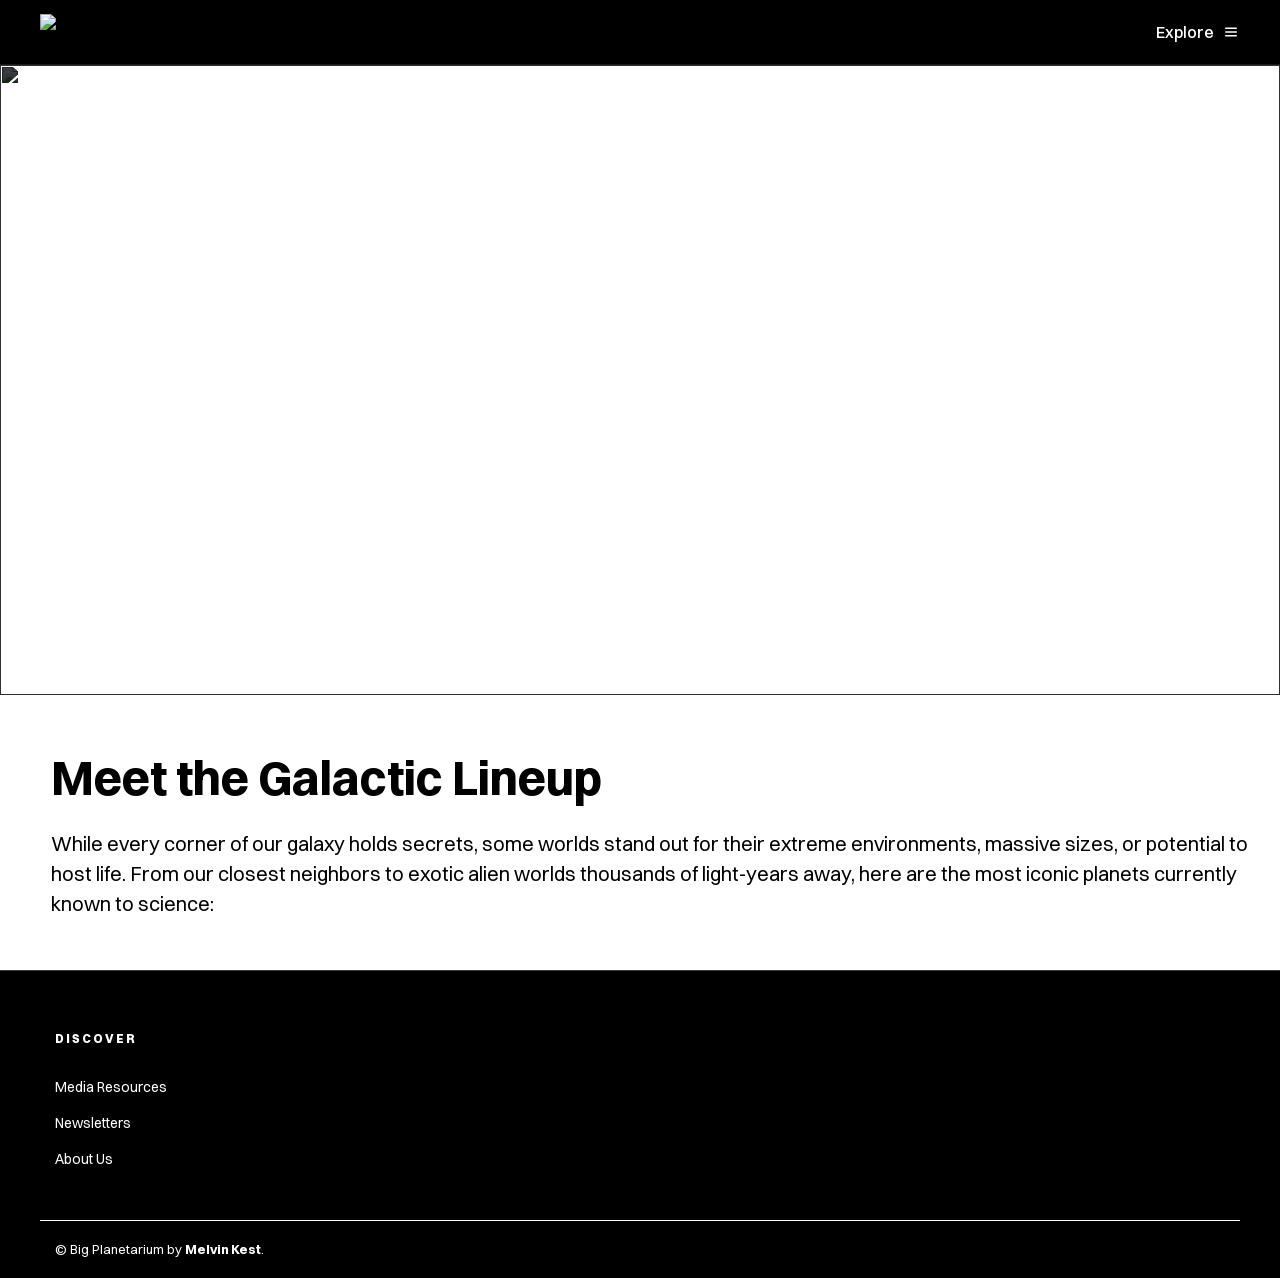
==== pages/milky-way-planets.html @ ba5a360e "Update milky-way-planets.html" ====
<!DOCTYPE html>
<html lang="en">

<head>
    <meta charset="UTF-8">
    <meta name="viewport" content="width=device-width, initial-scale=1.0">
    <title>Milky Way: Planets</title>
    <link href="/css/styles.css" rel="stylesheet">
    <link href="/css/switzer.css" rel="stylesheet">
</head>

<body>

    <header class="navbar">
        <div class="logo">
            <img src="images/big-planetarium.png" alt="Milky Way Logo">
        </div>
        <nav>
            <button id="exploreButton" class="explore-trigger"> Explore
                <svg class="external-icon" viewBox="0 0 24 24" fill="none" xmlns="http://www.w3.org/2000/svg">
                    <path
                        d="M4 7a1 1 0 0 1 1-1h14a1 1 0 1 1 0 2H5a1 1 0 0 1-1-1zm0 5a1 1 0 0 1 1-1h14a1 1 0 1 1 0 2H5a1 1 0 0 1-1-1zm0 5a1 1 0 0 1 1-1h14a1 1 0 1 1 0 2H5a1 1 0 0 1-1-1z"
                        fill="#ffffff" />
                </svg>
            </button>
        </nav>
    </header>

    <div id="exploreMenu" class="explore-overlay">
        <div class="overlay-content">
            <div class="grid-container">

                <div class="main-explore">
                    <a href="index.html" style="text-decoration: none;">
                        <div class="explore-item">
                            <div>
                                <h4>The Milky Way</h4>
                                <p>Learn about our home galaxy.</p>
                            </div>
                        </div>
                    </a>
                    <a href="#" style="text-decoration: none;">
                        <div class="explore-item">
                            <div>
                                <h4>The Solar System</h4>
                                <p>Learn about the planets around our Sun.</p>
                            </div>
                        </div>
                    </a>
                    <a href="#" style="text-decoration: none;">
                        <div class="explore-item">
                            <div>
                                <h4>The Universe</h4>
                                <p>Explore the vastness of space and learn about celestial objects.</p>
                            </div>
                        </div>
                    </a>
                    <a href="pages/planet-earth.html" style="text-decoration: none;">
                        <div class="explore-item">
                            <div>
                                <h4>Earth</h4>
                                <p>Learn about our home planet.</p>
                            </div>
                        </div>
                    </a>
                </div>

                <div class="sidebar-lists">
                    <div class="list-column">
                        <h5>LEARN MORE</h5>
                        <ul>
                            <li>Planets</li>
                            <li>Stars</li>
                            <li>Galaxies</li>
                            <li>Universes</li>
                        </ul>
                    </div>
                </div>
            </div>
        </div>
    </div>
    <section class="p2hero-section">
        <img src="images/milky-way-panorama.jpg" class="hero-image">
        <div class="p2hero-text">
            <h1>A Journey Through the Milky Way</h1>
            <p>The Milky Way galaxy is a vast cosmic ocean containing at least 100 billion stars, and nearly every one
                of those
                stars is a sun to its own family of planets. While our own Solar System offers a diverse cast of
                characters,
                from scorched rocky deserts to majestic ringed giants, it is only the beginning of the story.<br><br>
                Beyond the
                reach
                of our Sun lies a frontier of exoplanets that defy our wildest expectations: worlds where it rains
                liquid glass,
                planets made of diamond, and rocky spheres that orbit two suns at once. By exploring these unique
                worlds, we
                don't just learn about the extreme physics of the universe; we begin to understand our own planet’s
                place among
                the stars and the tantalizing possibility that we might not be alone in the dark.
            </p>
        </div>
    </section>
    <section class="mini-section">
        <div class="mini-text">
        <h1>
            Meet the Galactic Lineup
        </h1>
        <p>
            While every corner of our galaxy holds secrets, some worlds stand out for their extreme environments,
            massive sizes, or potential to host life. From our closest neighbors to exotic alien worlds thousands of
            light-years away, here are the most iconic planets currently known to science:
        </p>
        </div>
    </section>
</body>


<footer class="planetarium-footer">
    <div class="footer-container">
        <div class="footer-column">
            <h3>DISCOVER</h3>
            <ul>
                <li><a href="#">Media Resources</a></li>
                <li><a href="#">Newsletters</a></li>
                <li><a href="#">About Us</a></li>
            </ul>
        </div>
    </div>

    <hr class="footer-divider">

    <div class="footer-bottom">
        <p>© Big Planetarium by <strong> Melvin Kest</strong>.</p>
    </div>
</footer>
<script src="/script.js"></script>

</html>
---- css/styles.css ----
/* Universal Styling*/

* {
    font-family: 'Switzer-Variable', sans-serif;
    margin: 0;
    padding: 0;
    box-sizing: border-box;
}

.navbar {
    display: flex;
    justify-content: space-between;
    background: black;
    position: relative;
    padding: 0 40px;
    z-index: 1001;
    width: auto;
    height: 65px;
    align-items: center;
    position: fixed;
    top: 0;
    left: 0;
    width: 100%;
    border-bottom: 1px solid rgba(255, 255, 255, 0.1);
}

.logo img {
    display: flex;
    align-items: center;
    gap: 10px;
    width: auto;
    height: 36px;
}

nav a,
nav button {
    margin-left: 20px;
    text-decoration: none;
    color: #ffffff;
    font-weight: 500;
    background: none;
    border: none;
    cursor: pointer;
    font-size: 16px;
}

.explore-overlay {
    position: fixed;
    top: 65px;
    left: 0;
    width: 100%;
    height: 0;
    background: rgb(0, 0, 0);
    overflow: hidden;
    transition: height 0.3s ease-in-out;
    z-index: 1000;
    box-shadow: 0 10px 30px rgba(0, 0, 0, 0.1);
}

.explore-overlay.active {
    height: auto;
    max-height: 80vh;
    padding-bottom: 20px;
    overflow-y: auto;
}

.overlay-content {
    max-width: 1200px;
    margin: 40px auto;
    padding: 0 40px;
}

.grid-container {
    display: grid;
    grid-template-columns: 2fr 1fr;
    gap: 40px;
}

.main-explore {
    display: grid;
    grid-template-columns: 1fr 1fr;
    gap: 30px;
}

.explore-item {
    display: flex;
    align-items: flex-start;
    gap: 15px;
    padding: 10px;
}

.explore-item:hover {
    background: #2c2c2c;
    border-radius: 10px;
    transition: all 0.2s ease-in-out;
    cursor: pointer;
}

.explore-item h4 {
    margin: 0;
    font-size: 18px;
    color: white;
}

.explore-item p {
    margin: 5px 0 0;
    color: #bababa;
    font-size: 14px;
}

.explore-item i {
    font-size: 24px;
    padding: 10px;
    border-radius: 10px;
}

.sidebar-lists {
    display: flex;
    gap: 40px;
}

.list-column h5 {
    font-size: 12px;
    color: #ffffff;
    letter-spacing: 1px;
    margin-bottom: 15px;
}

.list-column ul {
    list-style: none;
    padding: 0;
    color: white;
}

.list-column li {
    margin-bottom: 10px;
    font-size: 14px;
    font-weight: 500;
    cursor: pointer;
}

.list-column li:hover {
    color: #5fad41;
}

.external-icon {
    width: 18px;
    height: 18px;
    flex-shrink: 0;
    display: block;
    transition: transform 0.2s ease;
}

.explore-trigger {
    display: inline-flex;
    align-items: center;
    gap: 8px;
    white-space: nowrap;
    transition: all 0.2s ease, background 0.3s ease;
}

.explore-trigger.active {
    color: white;
    background: rgba(255, 255, 255, 0.1);
    border-radius: 4px;
    padding: 5px 10px;
    margin-left: 10px;
}

.planetarium-footer {
    padding: 60px 40px 20px;
    background-color: #000000;
    color: #ffffff;
    border-top: 1px solid rgb(61, 61, 61);
}

.footer-container {
    display: grid;
    max-width: 1200px;
    margin: 0 15px;
    grid-template-columns: repeat(auto-fit, minmax(150px, 1fr)); /* Auto-wrap columns */
    gap: 30px;
}

.footer-column h3 {
    font-size: 12px;
    letter-spacing: 2px;
    color: #ffffff;
    margin-bottom: 25px;
    font-weight: 800;
}

.footer-column ul {
    list-style: none;
    padding: 0;
}

.footer-column ul li {
    margin-bottom: 5px;
}

.footer-column ul li a {
    text-decoration: none;
    color: #ffffff;
    font-size: 14px;
    transition: color 0.2s;
    padding: 6px 12px;
    margin-left: -12px;
    transition: background-color 0.2s ease, color 0.2s ease;
    border-radius: 8px;
    display: inline-block;
}

.footer-column ul li a:hover {
    background-color: #3b3b3b;
    color: #ffffff;
}

.footer-divider {
    border: 0;
    border-top: 1px solid #fafafa;
    margin: 40px 0 20px;
}

.footer-bottom {
    display: flex;
    justify-content: space-between;
    align-items: center;
    max-width: 1200px;
    margin: 0 15px;
    font-size: 13px;
}

@media (max-width: 768px) {
    .grid-container {
        grid-template-columns: 1fr;
        gap: 20px;
    }
    
    .main-explore {
        grid-template-columns: 1fr;
    }

    .navbar {
        padding: 0 20px;
    }

    .hero-text {
        top: 40%;
    }
    
    .watch-button {
        left: 50%;
        bottom: 20%;
    }

    .section-one-content h1{
        padding: 40px 20px; 
        font-size: 18px;
        line-height: 1.6;
    }

    .section-one-content p{
        padding: 40px 20px;
        font-size: 18px;
        line-height: 1.6;
    }

    .footer-bottom {
        flex-direction: column;
        text-align: center;
        gap: 10px;
    }
}

/* Milky Way: Our Home Galaxy Page*/

.watch-button {
    display: inline-flex;
    align-items: center;
    gap: 8px;
    padding: 10px 20px;
    font-size: 16px;
    font-weight: 600;
    letter-spacing: -0.02em;
    color: #ffffff;
    background-color: #000000;
    border: 1px solid #e6e6e6;
    border-radius: 8px;
    cursor: pointer;
    transition: all 0.2s cubic-bezier(0.4, 0, 0.2, 1);
    position: absolute;
    bottom: 180px;
    left: 10%;
    transform: translateX(-50%);
    z-index: 10;
}

.learn-more-button {
    display: inline-flex;
    align-items: center;
    gap: 8px;
    padding: 10px 20px;
    font-size: 16px;
    font-weight: 600;
    letter-spacing: -0.02em;
    color: #ffffff;
    background-color: #000000;
    border: 1px solid #e6e6e6;
    border-radius: 8px;
    cursor: pointer;
    transition: all 0.2s cubic-bezier(0.4, 0, 0.2, 1);
    position: absolute;
    bottom: 60px; /* Distance from the bottom of the video */
    left: 60px;   /* Distance from the left side to match your text padding */
    z-index: 10;
}

.watch-button:hover,
.learn-more-button:hover {
    background-color: #fafafa;
    border-color: #333333;
    color: #000000;
}

.hero-section {
    position: relative;
    text-align: center;
    color: rgb(255, 255, 255);
    margin-top: 65px;
    overflow: hidden;
}

.hero-video {
    width: 100%;
    filter: brightness(50%);
    display: block;
    height: 70vh;
    object-fit: cover;
    min-height: 660px;
}

.hero-text {
    position: absolute;
    top: 50%;
    transform: translate(-50%, -50%);
    padding: 20px;
    border-radius: 10px;
    z-index: 2;
    left: 48%;
    width: 90%;
    text-align: center;
}

.hero-text h1 {
    font-size: clamp(28px, 8vw, 48px);
    margin-bottom: 20px;
    text-align: left;
}

.hero-text p {
    font-size: 20px;
    line-height: 1.5;
    text-align: left;
}

.section-one-content {
    width: 100%;
    align-items: center;
    margin-bottom: 0;
    gap: 0;
    font-size: clamp(28px, 8vw, 48px);
}

.section-one-content p {
    position: relative;
    width: 100%;
    padding-left: 60px;
    padding-right: 60px;
    padding-top: 20px;
    padding-bottom: 60px;
    margin: 0;
    text-align: left;
    color: #000000;
    font-size: 20px;
}

.section-one-content h1 {
    font-size: 48px;
    padding-left: 60px;
    padding-top: 40px;
}

.sagittarius {
    object-fit: cover;
    display: block;
    padding: 0;
    width: 100%;
    height: 70vh;
    min-height: 400px;
}

.section-two {
    overflow: hidden;
    width: 100%;
    background-color: #ffffff;
}

.section-two-video {
    display: block;
    width: 100%;
    height: 70vh;
    min-height: 400px;
    object-fit: cover;
}

.section-two-text {
    width: 100%;
    padding: 60px;
    color: #000000;
    font-size: 20px;
}

.section-two-content {
    width: 100%;
    min-height: 500px;
    align-items: center;
    margin: 0;
    padding: 0;
    position: relative;
}

/* Milky Way: Planets Page*/

.hero-image{
    filter: brightness(25%);
    display: block;
    width: 100%;
    height: 70vh;
    min-height: 400px;
    object-fit: cover;
}

.p2hero-text{
    position: absolute;
    top: 50%;
    left: 35%;
    transform: translate(-50%, -50%);
    padding: 20px;
    border-radius: 10px;
    z-index: 2;
}

.p2hero-section{
    position: relative;
    text-align: center;
    color: rgb(255, 255, 255);
    margin-top: 65px;
    overflow: hidden;
}

.p2hero-text h1 {
    font-size: 48px;
    margin-bottom: 20px;
    text-align: left;
}

.p2hero-text p {
    font-size: 20px;
    line-height: 1.5;
    text-align: left;
}

.mini-section p{
    font-size: 20px;
    line-height: 1.5;
    text-align: left;
    margin-left: 4%;
    margin-top: 1%;
    margin-bottom: 4%;
}

.mini-section h1{
    font-size: clamp(28px, 8vw, 48px);
    margin-bottom: 20px;
    text-align: left;
    margin-left: 4%;
    margin-top: 4%;
}
---- css/switzer.css ----
/**
 * @license
 *
 * Font Family: Switzer
 * Designed by: Jérémie Hornus
 * URL: https://www.fontshare.com/fonts/switzer
 * © 2022 Indian Type Foundry
 *
 * Font Styles:
 * Switzer Variable(Variable font)
 * Switzer Variable Italic(Variable font)
 * Switzer Thin
 * Switzer Thin Italic
 * Switzer Extralight
 * Switzer Extralight Italic
 * Switzer Light
 * Switzer Light Italic
 * Switzer Regular
 * Switzer Italic
 * Switzer Medium
 * Switzer Medium Italic
 * Switzer Semibold
 * Switzer Semibold Italic
 * Switzer Bold
 * Switzer Bold Italic
 * Switzer Extrabold         
 * Switzer Extrabold Italic
 * Switzer Black
 * Switzer Black Italic
 *
*/


/**
* This is a variable font
* You can controll variable axes as shown below:
* font-variation-settings: 'wght' 400.0;
*
* available axes:

* 'wght' (range from 100.0 to 900.0)

*/

@font-face {
  font-family: 'Switzer-Variable';
  src: url('Switzer-Variable.woff2') format('woff2'),
       url('Switzer-Variable.woff') format('woff'),
       url('Switzer-Variable.ttf') format('truetype');
       font-weight: 100 900;
       font-display: swap;
       font-style: normal;
}


/**
* This is a variable font
* You can controll variable axes as shown below:
* font-variation-settings: 'wght' 400.0;
*
* available axes:

* 'wght' (range from 100.0 to 900.0)

*/

@font-face {
  font-family: 'Switzer-VariableItalic';
  src: url('Switzer-VariableItalic.woff2') format('woff2'),
       url('Switzer-VariableItalic.woff') format('woff'),
       url('Switzer-VariableItalic.ttf') format('truetype');
       font-weight: 100 900;
       font-display: swap;
       font-style: italic;
}


@font-face {
  font-family: 'Switzer-Thin';
  src: url('Switzer-Thin.woff2') format('woff2'),
       url('Switzer-Thin.woff') format('woff'),
       url('Switzer-Thin.ttf') format('truetype');
       font-weight: 100;
       font-display: swap;
       font-style: normal;
}


@font-face {
  font-family: 'Switzer-ThinItalic';
  src: url('Switzer-ThinItalic.woff2') format('woff2'),
       url('Switzer-ThinItalic.woff') format('woff'),
       url('Switzer-ThinItalic.ttf') format('truetype');
       font-weight: 100;
       font-display: swap;
       font-style: italic;
}


@font-face {
  font-family: 'Switzer-Extralight';
  src: url('Switzer-Extralight.woff2') format('woff2'),
       url('Switzer-Extralight.woff') format('woff'),
       url('Switzer-Extralight.ttf') format('truetype');
       font-weight: 200;
       font-display: swap;
       font-style: normal;
}


@font-face {
  font-family: 'Switzer-ExtralightItalic';
  src: url('Switzer-ExtralightItalic.woff2') format('woff2'),
       url('Switzer-ExtralightItalic.woff') format('woff'),
       url('Switzer-ExtralightItalic.ttf') format('truetype');
       font-weight: 200;
       font-display: swap;
       font-style: italic;
}


@font-face {
  font-family: 'Switzer-Light';
  src: url('Switzer-Light.woff2') format('woff2'),
       url('Switzer-Light.woff') format('woff'),
       url('Switzer-Light.ttf') format('truetype');
       font-weight: 300;
       font-display: swap;
       font-style: normal;
}


@font-face {
  font-family: 'Switzer-LightItalic';
  src: url('Switzer-LightItalic.woff2') format('woff2'),
       url('Switzer-LightItalic.woff') format('woff'),
       url('Switzer-LightItalic.ttf') format('truetype');
       font-weight: 300;
       font-display: swap;
       font-style: italic;
}


@font-face {
  font-family: 'Switzer-Regular';
  src: url('Switzer-Regular.woff2') format('woff2'),
       url('Switzer-Regular.woff') format('woff'),
       url('Switzer-Regular.ttf') format('truetype');
       font-weight: 400;
       font-display: swap;
       font-style: normal;
}


@font-face {
  font-family: 'Switzer-Italic';
  src: url('Switzer-Italic.woff2') format('woff2'),
       url('Switzer-Italic.woff') format('woff'),
       url('Switzer-Italic.ttf') format('truetype');
       font-weight: 400;
       font-display: swap;
       font-style: italic;
}


@font-face {
  font-family: 'Switzer-Medium';
  src: url('Switzer-Medium.woff2') format('woff2'),
       url('Switzer-Medium.woff') format('woff'),
       url('Switzer-Medium.ttf') format('truetype');
       font-weight: 500;
       font-display: swap;
       font-style: normal;
}


@font-face {
  font-family: 'Switzer-MediumItalic';
  src: url('Switzer-MediumItalic.woff2') format('woff2'),
       url('Switzer-MediumItalic.woff') format('woff'),
       url('Switzer-MediumItalic.ttf') format('truetype');
       font-weight: 500;
       font-display: swap;
       font-style: italic;
}


@font-face {
  font-family: 'Switzer-Semibold';
  src: url('Switzer-Semibold.woff2') format('woff2'),
       url('Switzer-Semibold.woff') format('woff'),
       url('Switzer-Semibold.ttf') format('truetype');
       font-weight: 600;
       font-display: swap;
       font-style: normal;
}


@font-face {
  font-family: 'Switzer-SemiboldItalic';
  src: url('Switzer-SemiboldItalic.woff2') format('woff2'),
       url('Switzer-SemiboldItalic.woff') format('woff'),
       url('Switzer-SemiboldItalic.ttf') format('truetype');
       font-weight: 600;
       font-display: swap;
       font-style: italic;
}


@font-face {
  font-family: 'Switzer-Bold';
  src: url('Switzer-Bold.woff2') format('woff2'),
       url('Switzer-Bold.woff') format('woff'),
       url('Switzer-Bold.ttf') format('truetype');
       font-weight: 700;
       font-display: swap;
       font-style: normal;
}


@font-face {
  font-family: 'Switzer-BoldItalic';
  src: url('Switzer-BoldItalic.woff2') format('woff2'),
       url('Switzer-BoldItalic.woff') format('woff'),
       url('Switzer-BoldItalic.ttf') format('truetype');
       font-weight: 700;
       font-display: swap;
       font-style: italic;
}


@font-face {
  font-family: 'Switzer-Extrabold';
  src: url('Switzer-Extrabold.woff2') format('woff2'),
       url('Switzer-Extrabold.woff') format('woff'),
       url('Switzer-Extrabold.ttf') format('truetype');
       font-weight: 800;
       font-display: swap;
       font-style: normal;
}


@font-face {
  font-family: 'Switzer-ExtraboldItalic';
  src: url('Switzer-ExtraboldItalic.woff2') format('woff2'),
       url('Switzer-ExtraboldItalic.woff') format('woff'),
       url('Switzer-ExtraboldItalic.ttf') format('truetype');
       font-weight: 800;
       font-display: swap;
       font-style: italic;
}


@font-face {
  font-family: 'Switzer-Black';
  src: url('Switzer-Black.woff2') format('woff2'),
       url('Switzer-Black.woff') format('woff'),
       url('Switzer-Black.ttf') format('truetype');
       font-weight: 900;
       font-display: swap;
       font-style: normal;
}


@font-face {
  font-family: 'Switzer-BlackItalic';
  src: url('Switzer-BlackItalic.woff2') format('woff2'),
       url('Switzer-BlackItalic.woff') format('woff'),
       url('Switzer-BlackItalic.ttf') format('truetype');
       font-weight: 900;
       font-display: swap;
       font-style: italic;
}
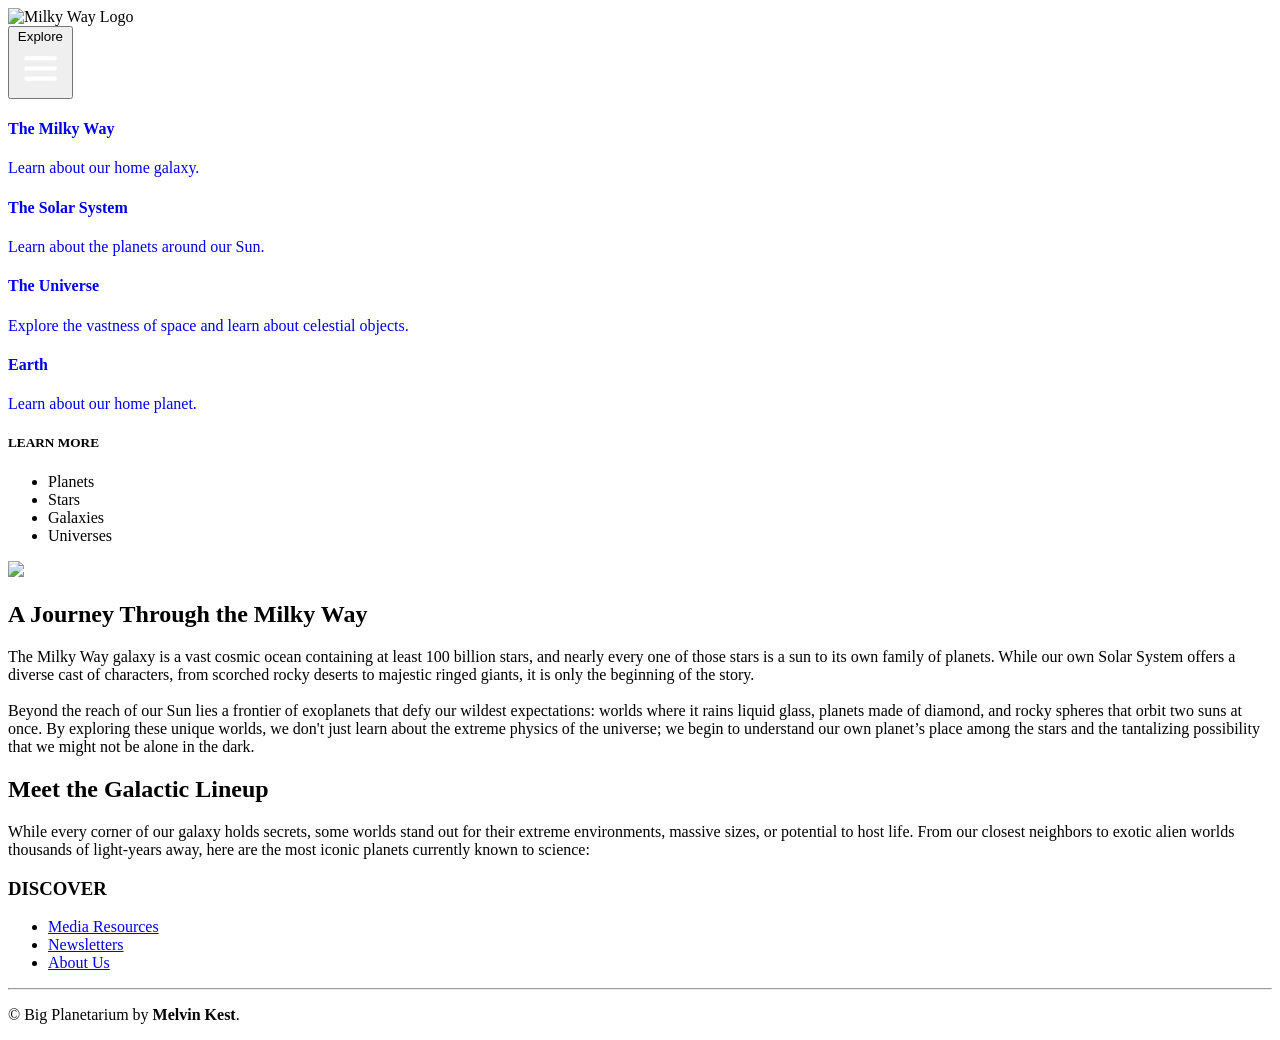
==== commit 85affb2b: "Update milky-way-planets.html" ====
--- a/pages/milky-way-planets.html
+++ b/pages/milky-way-planets.html
@@ -5,8 +5,8 @@
     <meta charset="UTF-8">
     <meta name="viewport" content="width=device-width, initial-scale=1.0">
     <title>Milky Way: Planets</title>
-    <link href="/css/styles.css" rel="stylesheet">
-    <link href="/css/switzer.css" rel="stylesheet">
+    <link href="css/styles.css" rel="stylesheet">
+    <link href="css/switzer.css" rel="stylesheet">
 </head>
 
 <body>
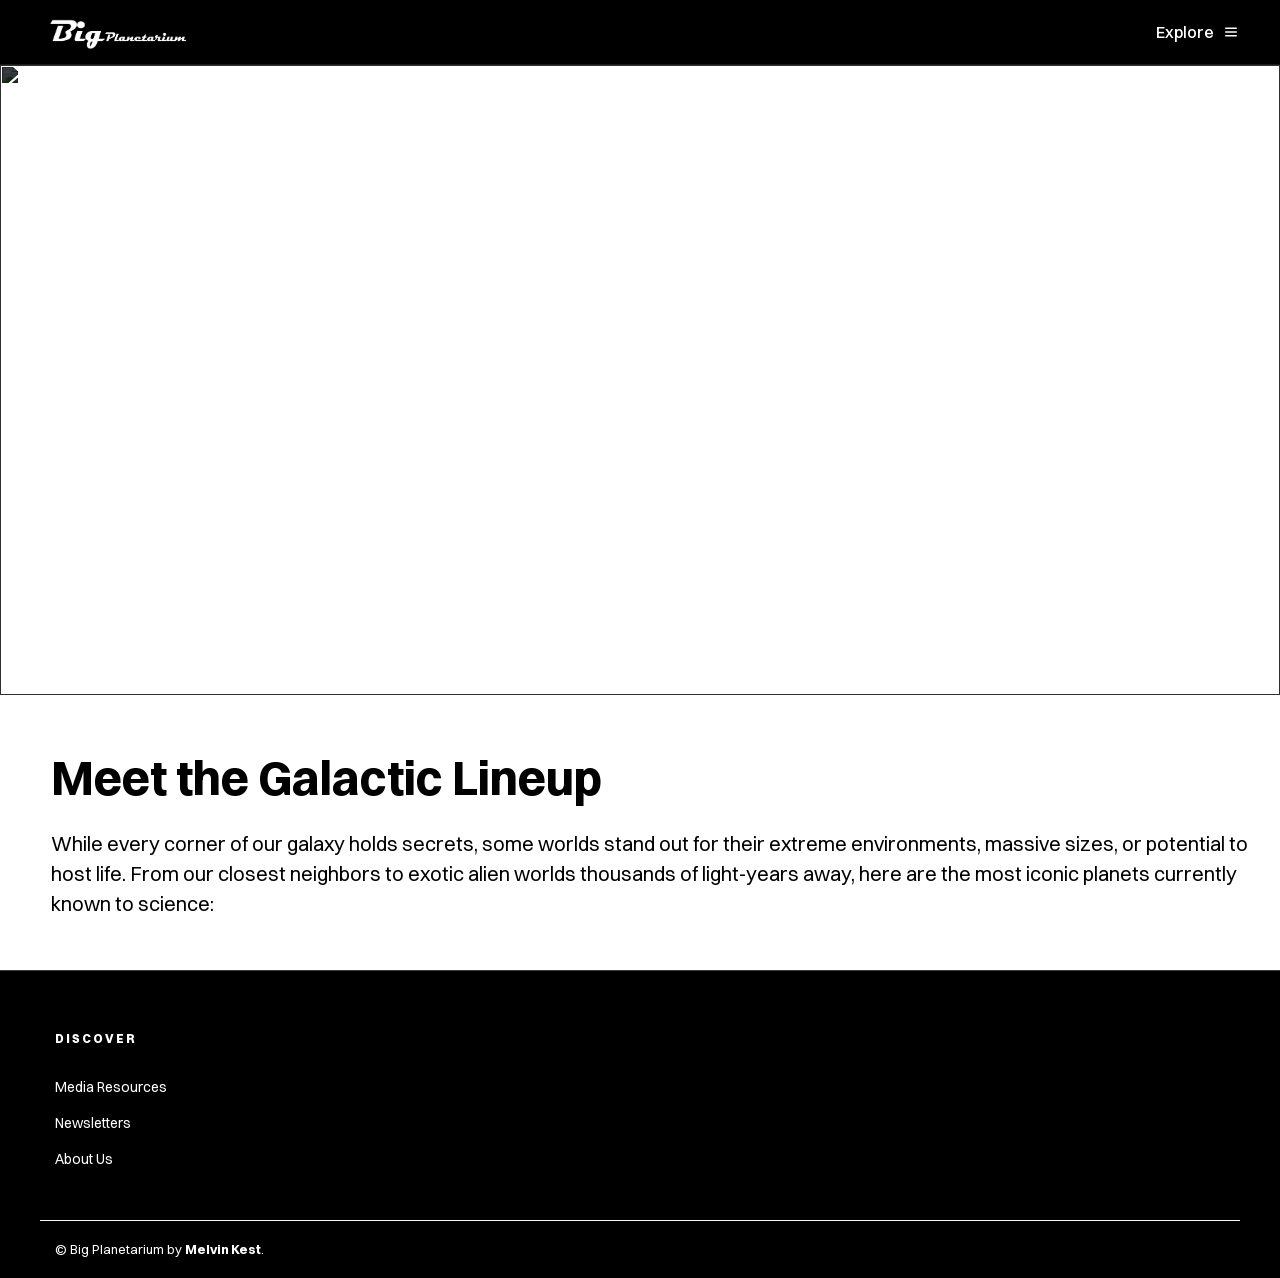
==== commit f2da02ae: "Update milky-way-planets.html" ====
--- a/pages/milky-way-planets.html
+++ b/pages/milky-way-planets.html
@@ -5,15 +5,15 @@
     <meta charset="UTF-8">
     <meta name="viewport" content="width=device-width, initial-scale=1.0">
     <title>Milky Way: Planets</title>
-    <link href="css/styles.css" rel="stylesheet">
-    <link href="css/switzer.css" rel="stylesheet">
+    <link href="../css/styles.css" rel="stylesheet">
+    <link href="../css/switzer.css" rel="stylesheet">
 </head>
 
 <body>
 
     <header class="navbar">
         <div class="logo">
-            <img src="images/big-planetarium.png" alt="Milky Way Logo">
+            <img src="../images/big-planetarium.png" alt="Milky Way Logo">
         </div>
         <nav>
             <button id="exploreButton" class="explore-trigger"> Explore
@@ -31,7 +31,7 @@
             <div class="grid-container">
 
                 <div class="main-explore">
-                    <a href="index.html" style="text-decoration: none;">
+                    <a href="../index.html" style="text-decoration: none;">
                         <div class="explore-item">
                             <div>
                                 <h4>The Milky Way</h4>
@@ -55,7 +55,7 @@
                             </div>
                         </div>
                     </a>
-                    <a href="pages/planet-earth.html" style="text-decoration: none;">
+                    <a href="../pages/planet-earth.html" style="text-decoration: none;">
                         <div class="explore-item">
                             <div>
                                 <h4>Earth</h4>
@@ -80,7 +80,7 @@
         </div>
     </div>
     <section class="p2hero-section">
-        <img src="images/milky-way-panorama.jpg" class="hero-image">
+        <img src="../images/milky-way-panorama.jpg" class="hero-image">
         <div class="p2hero-text">
             <h1>A Journey Through the Milky Way</h1>
             <p>The Milky Way galaxy is a vast cosmic ocean containing at least 100 billion stars, and nearly every one
@@ -133,6 +133,6 @@
         <p>© Big Planetarium by <strong> Melvin Kest</strong>.</p>
     </div>
 </footer>
-<script src="/script.js"></script>
+<script src="script.js"></script>
 
 </html>
--- a/css/styles.css
+++ b/css/styles.css
@@ -0,0 +1,490 @@
+/* Universal Styling*/
+
+* {
+    font-family: 'Switzer-Variable', sans-serif;
+    margin: 0;
+    padding: 0;
+    box-sizing: border-box;
+}
+
+.navbar {
+    display: flex;
+    justify-content: space-between;
+    background: black;
+    position: relative;
+    padding: 0 40px;
+    z-index: 1001;
+    width: auto;
+    height: 65px;
+    align-items: center;
+    position: fixed;
+    top: 0;
+    left: 0;
+    width: 100%;
+    border-bottom: 1px solid rgba(255, 255, 255, 0.1);
+}
+
+.logo img {
+    display: flex;
+    align-items: center;
+    gap: 10px;
+    width: auto;
+    height: 36px;
+}
+
+nav a,
+nav button {
+    margin-left: 20px;
+    text-decoration: none;
+    color: #ffffff;
+    font-weight: 500;
+    background: none;
+    border: none;
+    cursor: pointer;
+    font-size: 16px;
+}
+
+.explore-overlay {
+    position: fixed;
+    top: 65px;
+    left: 0;
+    width: 100%;
+    height: 0;
+    background: rgb(0, 0, 0);
+    overflow: hidden;
+    transition: height 0.3s ease-in-out;
+    z-index: 1000;
+    box-shadow: 0 10px 30px rgba(0, 0, 0, 0.1);
+}
+
+.explore-overlay.active {
+    height: auto;
+    max-height: 80vh;
+    padding-bottom: 20px;
+    overflow-y: auto;
+}
+
+.overlay-content {
+    max-width: 1200px;
+    margin: 40px auto;
+    padding: 0 40px;
+}
+
+.grid-container {
+    display: grid;
+    grid-template-columns: 2fr 1fr;
+    gap: 40px;
+}
+
+.main-explore {
+    display: grid;
+    grid-template-columns: 1fr 1fr;
+    gap: 30px;
+}
+
+.explore-item {
+    display: flex;
+    align-items: flex-start;
+    gap: 15px;
+    padding: 10px;
+}
+
+.explore-item:hover {
+    background: #2c2c2c;
+    border-radius: 10px;
+    transition: all 0.2s ease-in-out;
+    cursor: pointer;
+}
+
+.explore-item h4 {
+    margin: 0;
+    font-size: 18px;
+    color: white;
+}
+
+.explore-item p {
+    margin: 5px 0 0;
+    color: #bababa;
+    font-size: 14px;
+}
+
+.explore-item i {
+    font-size: 24px;
+    padding: 10px;
+    border-radius: 10px;
+}
+
+.sidebar-lists {
+    display: flex;
+    gap: 40px;
+}
+
+.list-column h5 {
+    font-size: 12px;
+    color: #ffffff;
+    letter-spacing: 1px;
+    margin-bottom: 15px;
+}
+
+.list-column ul {
+    list-style: none;
+    padding: 0;
+    color: white;
+}
+
+.list-column li {
+    margin-bottom: 10px;
+    font-size: 14px;
+    font-weight: 500;
+    cursor: pointer;
+}
+
+.list-column li:hover {
+    color: #5fad41;
+}
+
+.external-icon {
+    width: 18px;
+    height: 18px;
+    flex-shrink: 0;
+    display: block;
+    transition: transform 0.2s ease;
+}
+
+.explore-trigger {
+    display: inline-flex;
+    align-items: center;
+    gap: 8px;
+    white-space: nowrap;
+    transition: all 0.2s ease, background 0.3s ease;
+}
+
+.explore-trigger.active {
+    color: white;
+    background: rgba(255, 255, 255, 0.1);
+    border-radius: 4px;
+    padding: 5px 10px;
+    margin-left: 10px;
+}
+
+.planetarium-footer {
+    padding: 60px 40px 20px;
+    background-color: #000000;
+    color: #ffffff;
+    border-top: 1px solid rgb(61, 61, 61);
+}
+
+.footer-container {
+    display: grid;
+    max-width: 1200px;
+    margin: 0 15px;
+    grid-template-columns: repeat(auto-fit, minmax(150px, 1fr)); /* Auto-wrap columns */
+    gap: 30px;
+}
+
+.footer-column h3 {
+    font-size: 12px;
+    letter-spacing: 2px;
+    color: #ffffff;
+    margin-bottom: 25px;
+    font-weight: 800;
+}
+
+.footer-column ul {
+    list-style: none;
+    padding: 0;
+}
+
+.footer-column ul li {
+    margin-bottom: 5px;
+}
+
+.footer-column ul li a {
+    text-decoration: none;
+    color: #ffffff;
+    font-size: 14px;
+    transition: color 0.2s;
+    padding: 6px 12px;
+    margin-left: -12px;
+    transition: background-color 0.2s ease, color 0.2s ease;
+    border-radius: 8px;
+    display: inline-block;
+}
+
+.footer-column ul li a:hover {
+    background-color: #3b3b3b;
+    color: #ffffff;
+}
+
+.footer-divider {
+    border: 0;
+    border-top: 1px solid #fafafa;
+    margin: 40px 0 20px;
+}
+
+.footer-bottom {
+    display: flex;
+    justify-content: space-between;
+    align-items: center;
+    max-width: 1200px;
+    margin: 0 15px;
+    font-size: 13px;
+}
+
+@media (max-width: 768px) {
+    .grid-container {
+        grid-template-columns: 1fr;
+        gap: 20px;
+    }
+    
+    .main-explore {
+        grid-template-columns: 1fr;
+    }
+
+    .navbar {
+        padding: 0 20px;
+    }
+
+    .hero-text {
+        top: 40%;
+    }
+    
+    .watch-button {
+        left: 50%;
+        bottom: 20%;
+    }
+
+    .section-one-content h1{
+        padding: 40px 20px; 
+        font-size: 18px;
+        line-height: 1.6;
+    }
+
+    .section-one-content p{
+        padding: 40px 20px;
+        font-size: 18px;
+        line-height: 1.6;
+    }
+
+    .footer-bottom {
+        flex-direction: column;
+        text-align: center;
+        gap: 10px;
+    }
+}
+
+/* Milky Way: Our Home Galaxy Page*/
+
+.watch-button {
+    display: inline-flex;
+    align-items: center;
+    gap: 8px;
+    padding: 10px 20px;
+    font-size: 16px;
+    font-weight: 600;
+    letter-spacing: -0.02em;
+    color: #ffffff;
+    background-color: #000000;
+    border: 1px solid #e6e6e6;
+    border-radius: 8px;
+    cursor: pointer;
+    transition: all 0.2s cubic-bezier(0.4, 0, 0.2, 1);
+    position: absolute;
+    bottom: 180px;
+    left: 10%;
+    transform: translateX(-50%);
+    z-index: 10;
+}
+
+.learn-more-button {
+    display: inline-flex;
+    align-items: center;
+    gap: 8px;
+    padding: 10px 20px;
+    font-size: 16px;
+    font-weight: 600;
+    letter-spacing: -0.02em;
+    color: #ffffff;
+    background-color: #000000;
+    border: 1px solid #e6e6e6;
+    border-radius: 8px;
+    cursor: pointer;
+    transition: all 0.2s cubic-bezier(0.4, 0, 0.2, 1);
+    position: absolute;
+    bottom: 60px; /* Distance from the bottom of the video */
+    left: 60px;   /* Distance from the left side to match your text padding */
+    z-index: 10;
+}
+
+.watch-button:hover,
+.learn-more-button:hover {
+    background-color: #fafafa;
+    border-color: #333333;
+    color: #000000;
+}
+
+.hero-section {
+    position: relative;
+    text-align: center;
+    color: rgb(255, 255, 255);
+    margin-top: 65px;
+    overflow: hidden;
+}
+
+.hero-video {
+    width: 100%;
+    filter: brightness(50%);
+    display: block;
+    height: 70vh;
+    object-fit: cover;
+    min-height: 660px;
+}
+
+.hero-text {
+    position: absolute;
+    top: 50%;
+    transform: translate(-50%, -50%);
+    padding: 20px;
+    border-radius: 10px;
+    z-index: 2;
+    left: 48%;
+    width: 90%;
+    text-align: center;
+}
+
+.hero-text h1 {
+    font-size: clamp(28px, 8vw, 48px);
+    margin-bottom: 20px;
+    text-align: left;
+}
+
+.hero-text p {
+    font-size: 20px;
+    line-height: 1.5;
+    text-align: left;
+}
+
+.section-one-content {
+    width: 100%;
+    align-items: center;
+    margin-bottom: 0;
+    gap: 0;
+    font-size: clamp(28px, 8vw, 48px);
+}
+
+.section-one-content p {
+    position: relative;
+    width: 100%;
+    padding-left: 60px;
+    padding-right: 60px;
+    padding-top: 20px;
+    padding-bottom: 60px;
+    margin: 0;
+    text-align: left;
+    color: #000000;
+    font-size: 20px;
+}
+
+.section-one-content h1 {
+    font-size: 48px;
+    padding-left: 60px;
+    padding-top: 40px;
+}
+
+.sagittarius {
+    object-fit: cover;
+    display: block;
+    padding: 0;
+    width: 100%;
+    height: 70vh;
+    min-height: 400px;
+}
+
+.section-two {
+    overflow: hidden;
+    width: 100%;
+    background-color: #ffffff;
+}
+
+.section-two-video {
+    display: block;
+    width: 100%;
+    height: 70vh;
+    min-height: 400px;
+    object-fit: cover;
+}
+
+.section-two-text {
+    width: 100%;
+    padding: 60px;
+    color: #000000;
+    font-size: 20px;
+}
+
+.section-two-content {
+    width: 100%;
+    min-height: 500px;
+    align-items: center;
+    margin: 0;
+    padding: 0;
+    position: relative;
+}
+
+/* Milky Way: Planets Page*/
+
+.hero-image{
+    filter: brightness(25%);
+    display: block;
+    width: 100%;
+    height: 70vh;
+    min-height: 400px;
+    object-fit: cover;
+}
+
+.p2hero-text{
+    position: absolute;
+    top: 50%;
+    left: 35%;
+    transform: translate(-50%, -50%);
+    padding: 20px;
+    border-radius: 10px;
+    z-index: 2;
+}
+
+.p2hero-section{
+    position: relative;
+    text-align: center;
+    color: rgb(255, 255, 255);
+    margin-top: 65px;
+    overflow: hidden;
+}
+
+.p2hero-text h1 {
+    font-size: 48px;
+    margin-bottom: 20px;
+    text-align: left;
+}
+
+.p2hero-text p {
+    font-size: 20px;
+    line-height: 1.5;
+    text-align: left;
+}
+
+.mini-section p{
+    font-size: 20px;
+    line-height: 1.5;
+    text-align: left;
+    margin-left: 4%;
+    margin-top: 1%;
+    margin-bottom: 4%;
+}
+
+.mini-section h1{
+    font-size: clamp(28px, 8vw, 48px);
+    margin-bottom: 20px;
+    text-align: left;
+    margin-left: 4%;
+    margin-top: 4%;
+}
+
--- a/css/switzer.css
+++ b/css/switzer.css
@@ -0,0 +1,274 @@
+/**
+ * @license
+ *
+ * Font Family: Switzer
+ * Designed by: Jérémie Hornus
+ * URL: https://www.fontshare.com/fonts/switzer
+ * © 2022 Indian Type Foundry
+ *
+ * Font Styles:
+ * Switzer Variable(Variable font)
+ * Switzer Variable Italic(Variable font)
+ * Switzer Thin
+ * Switzer Thin Italic
+ * Switzer Extralight
+ * Switzer Extralight Italic
+ * Switzer Light
+ * Switzer Light Italic
+ * Switzer Regular
+ * Switzer Italic
+ * Switzer Medium
+ * Switzer Medium Italic
+ * Switzer Semibold
+ * Switzer Semibold Italic
+ * Switzer Bold
+ * Switzer Bold Italic
+ * Switzer Extrabold         
+ * Switzer Extrabold Italic
+ * Switzer Black
+ * Switzer Black Italic
+ *
+*/
+
+
+/**
+* This is a variable font
+* You can controll variable axes as shown below:
+* font-variation-settings: 'wght' 400.0;
+*
+* available axes:
+
+* 'wght' (range from 100.0 to 900.0)
+
+*/
+
+@font-face {
+  font-family: 'Switzer-Variable';
+  src: url('Switzer-Variable.woff2') format('woff2'),
+       url('Switzer-Variable.woff') format('woff'),
+       url('Switzer-Variable.ttf') format('truetype');
+       font-weight: 100 900;
+       font-display: swap;
+       font-style: normal;
+}
+
+
+/**
+* This is a variable font
+* You can controll variable axes as shown below:
+* font-variation-settings: 'wght' 400.0;
+*
+* available axes:
+
+* 'wght' (range from 100.0 to 900.0)
+
+*/
+
+@font-face {
+  font-family: 'Switzer-VariableItalic';
+  src: url('Switzer-VariableItalic.woff2') format('woff2'),
+       url('Switzer-VariableItalic.woff') format('woff'),
+       url('Switzer-VariableItalic.ttf') format('truetype');
+       font-weight: 100 900;
+       font-display: swap;
+       font-style: italic;
+}
+
+
+@font-face {
+  font-family: 'Switzer-Thin';
+  src: url('Switzer-Thin.woff2') format('woff2'),
+       url('Switzer-Thin.woff') format('woff'),
+       url('Switzer-Thin.ttf') format('truetype');
+       font-weight: 100;
+       font-display: swap;
+       font-style: normal;
+}
+
+
+@font-face {
+  font-family: 'Switzer-ThinItalic';
+  src: url('Switzer-ThinItalic.woff2') format('woff2'),
+       url('Switzer-ThinItalic.woff') format('woff'),
+       url('Switzer-ThinItalic.ttf') format('truetype');
+       font-weight: 100;
+       font-display: swap;
+       font-style: italic;
+}
+
+
+@font-face {
+  font-family: 'Switzer-Extralight';
+  src: url('Switzer-Extralight.woff2') format('woff2'),
+       url('Switzer-Extralight.woff') format('woff'),
+       url('Switzer-Extralight.ttf') format('truetype');
+       font-weight: 200;
+       font-display: swap;
+       font-style: normal;
+}
+
+
+@font-face {
+  font-family: 'Switzer-ExtralightItalic';
+  src: url('Switzer-ExtralightItalic.woff2') format('woff2'),
+       url('Switzer-ExtralightItalic.woff') format('woff'),
+       url('Switzer-ExtralightItalic.ttf') format('truetype');
+       font-weight: 200;
+       font-display: swap;
+       font-style: italic;
+}
+
+
+@font-face {
+  font-family: 'Switzer-Light';
+  src: url('Switzer-Light.woff2') format('woff2'),
+       url('Switzer-Light.woff') format('woff'),
+       url('Switzer-Light.ttf') format('truetype');
+       font-weight: 300;
+       font-display: swap;
+       font-style: normal;
+}
+
+
+@font-face {
+  font-family: 'Switzer-LightItalic';
+  src: url('Switzer-LightItalic.woff2') format('woff2'),
+       url('Switzer-LightItalic.woff') format('woff'),
+       url('Switzer-LightItalic.ttf') format('truetype');
+       font-weight: 300;
+       font-display: swap;
+       font-style: italic;
+}
+
+
+@font-face {
+  font-family: 'Switzer-Regular';
+  src: url('Switzer-Regular.woff2') format('woff2'),
+       url('Switzer-Regular.woff') format('woff'),
+       url('Switzer-Regular.ttf') format('truetype');
+       font-weight: 400;
+       font-display: swap;
+       font-style: normal;
+}
+
+
+@font-face {
+  font-family: 'Switzer-Italic';
+  src: url('Switzer-Italic.woff2') format('woff2'),
+       url('Switzer-Italic.woff') format('woff'),
+       url('Switzer-Italic.ttf') format('truetype');
+       font-weight: 400;
+       font-display: swap;
+       font-style: italic;
+}
+
+
+@font-face {
+  font-family: 'Switzer-Medium';
+  src: url('Switzer-Medium.woff2') format('woff2'),
+       url('Switzer-Medium.woff') format('woff'),
+       url('Switzer-Medium.ttf') format('truetype');
+       font-weight: 500;
+       font-display: swap;
+       font-style: normal;
+}
+
+
+@font-face {
+  font-family: 'Switzer-MediumItalic';
+  src: url('Switzer-MediumItalic.woff2') format('woff2'),
+       url('Switzer-MediumItalic.woff') format('woff'),
+       url('Switzer-MediumItalic.ttf') format('truetype');
+       font-weight: 500;
+       font-display: swap;
+       font-style: italic;
+}
+
+
+@font-face {
+  font-family: 'Switzer-Semibold';
+  src: url('Switzer-Semibold.woff2') format('woff2'),
+       url('Switzer-Semibold.woff') format('woff'),
+       url('Switzer-Semibold.ttf') format('truetype');
+       font-weight: 600;
+       font-display: swap;
+       font-style: normal;
+}
+
+
+@font-face {
+  font-family: 'Switzer-SemiboldItalic';
+  src: url('Switzer-SemiboldItalic.woff2') format('woff2'),
+       url('Switzer-SemiboldItalic.woff') format('woff'),
+       url('Switzer-SemiboldItalic.ttf') format('truetype');
+       font-weight: 600;
+       font-display: swap;
+       font-style: italic;
+}
+
+
+@font-face {
+  font-family: 'Switzer-Bold';
+  src: url('Switzer-Bold.woff2') format('woff2'),
+       url('Switzer-Bold.woff') format('woff'),
+       url('Switzer-Bold.ttf') format('truetype');
+       font-weight: 700;
+       font-display: swap;
+       font-style: normal;
+}
+
+
+@font-face {
+  font-family: 'Switzer-BoldItalic';
+  src: url('Switzer-BoldItalic.woff2') format('woff2'),
+       url('Switzer-BoldItalic.woff') format('woff'),
+       url('Switzer-BoldItalic.ttf') format('truetype');
+       font-weight: 700;
+       font-display: swap;
+       font-style: italic;
+}
+
+
+@font-face {
+  font-family: 'Switzer-Extrabold';
+  src: url('Switzer-Extrabold.woff2') format('woff2'),
+       url('Switzer-Extrabold.woff') format('woff'),
+       url('Switzer-Extrabold.ttf') format('truetype');
+       font-weight: 800;
+       font-display: swap;
+       font-style: normal;
+}
+
+
+@font-face {
+  font-family: 'Switzer-ExtraboldItalic';
+  src: url('Switzer-ExtraboldItalic.woff2') format('woff2'),
+       url('Switzer-ExtraboldItalic.woff') format('woff'),
+       url('Switzer-ExtraboldItalic.ttf') format('truetype');
+       font-weight: 800;
+       font-display: swap;
+       font-style: italic;
+}
+
+
+@font-face {
+  font-family: 'Switzer-Black';
+  src: url('Switzer-Black.woff2') format('woff2'),
+       url('Switzer-Black.woff') format('woff'),
+       url('Switzer-Black.ttf') format('truetype');
+       font-weight: 900;
+       font-display: swap;
+       font-style: normal;
+}
+
+
+@font-face {
+  font-family: 'Switzer-BlackItalic';
+  src: url('Switzer-BlackItalic.woff2') format('woff2'),
+       url('Switzer-BlackItalic.woff') format('woff'),
+       url('Switzer-BlackItalic.ttf') format('truetype');
+       font-weight: 900;
+       font-display: swap;
+       font-style: italic;
+}
+
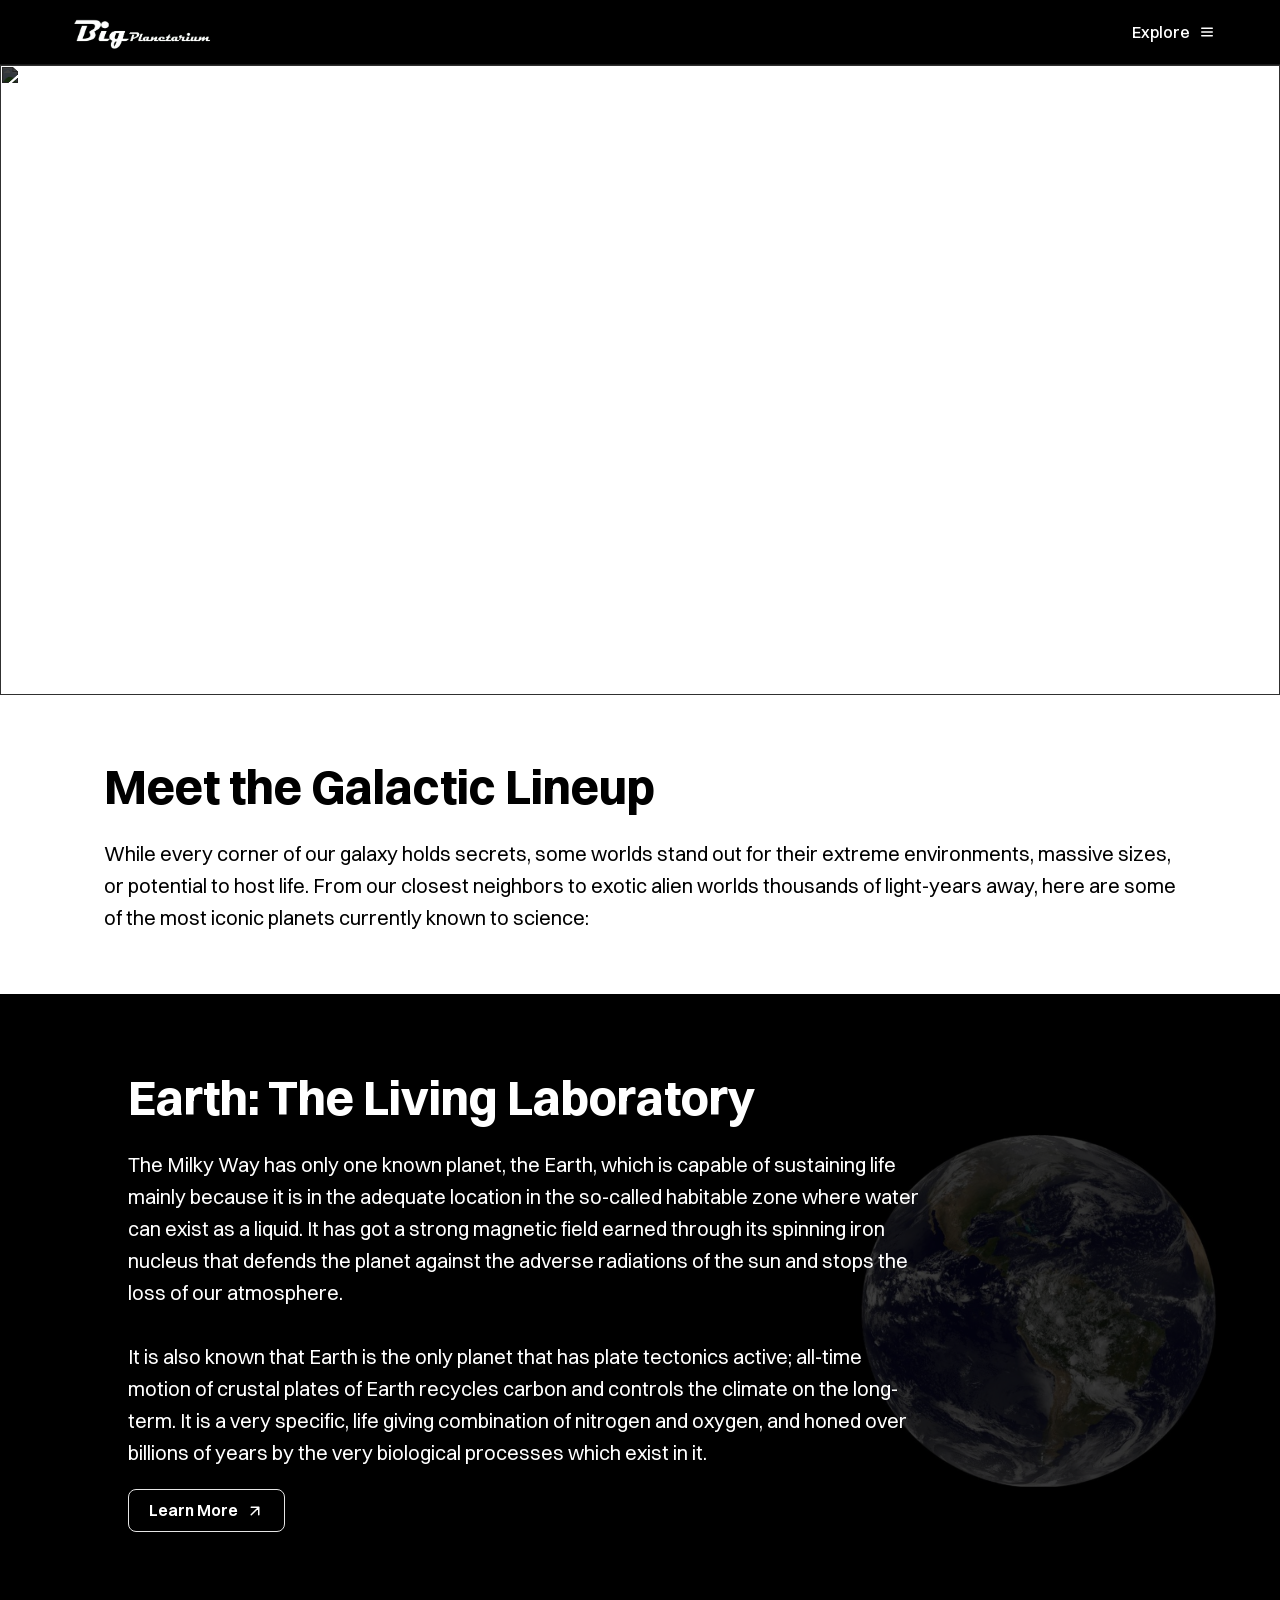
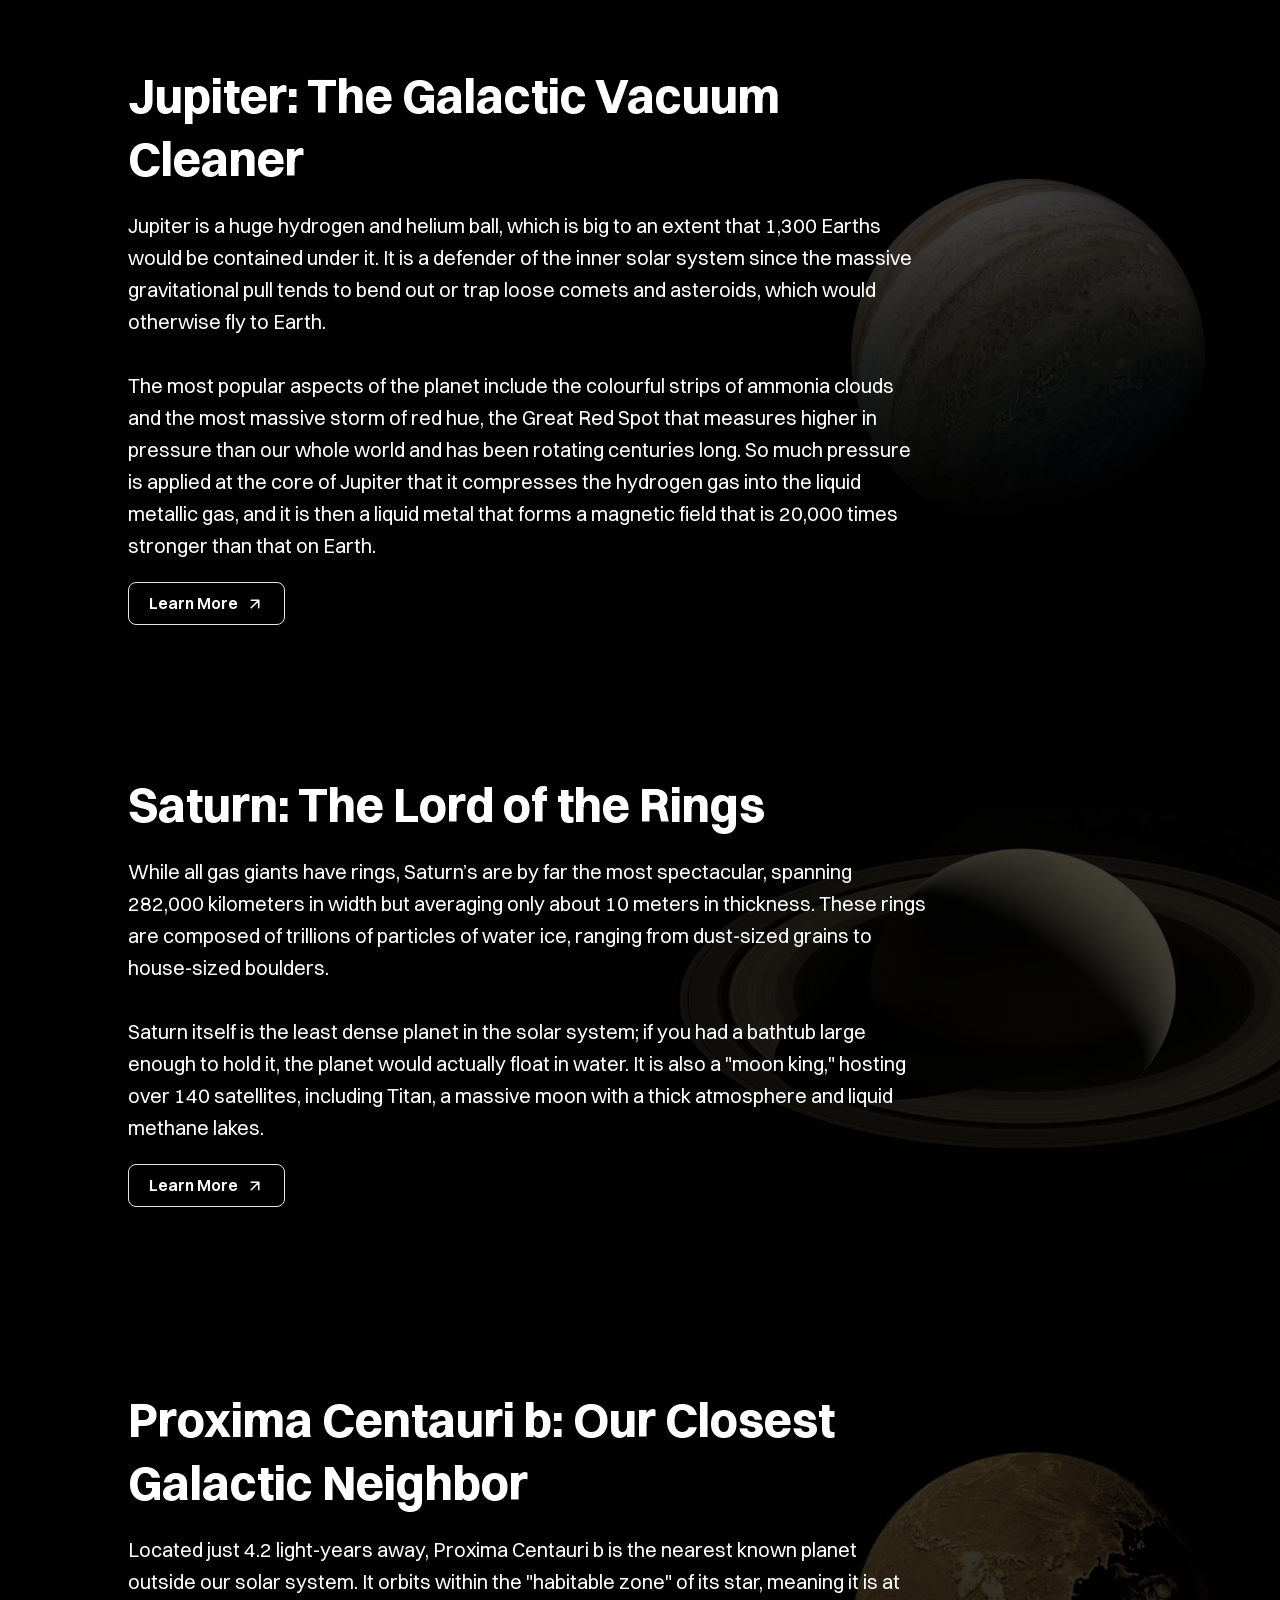
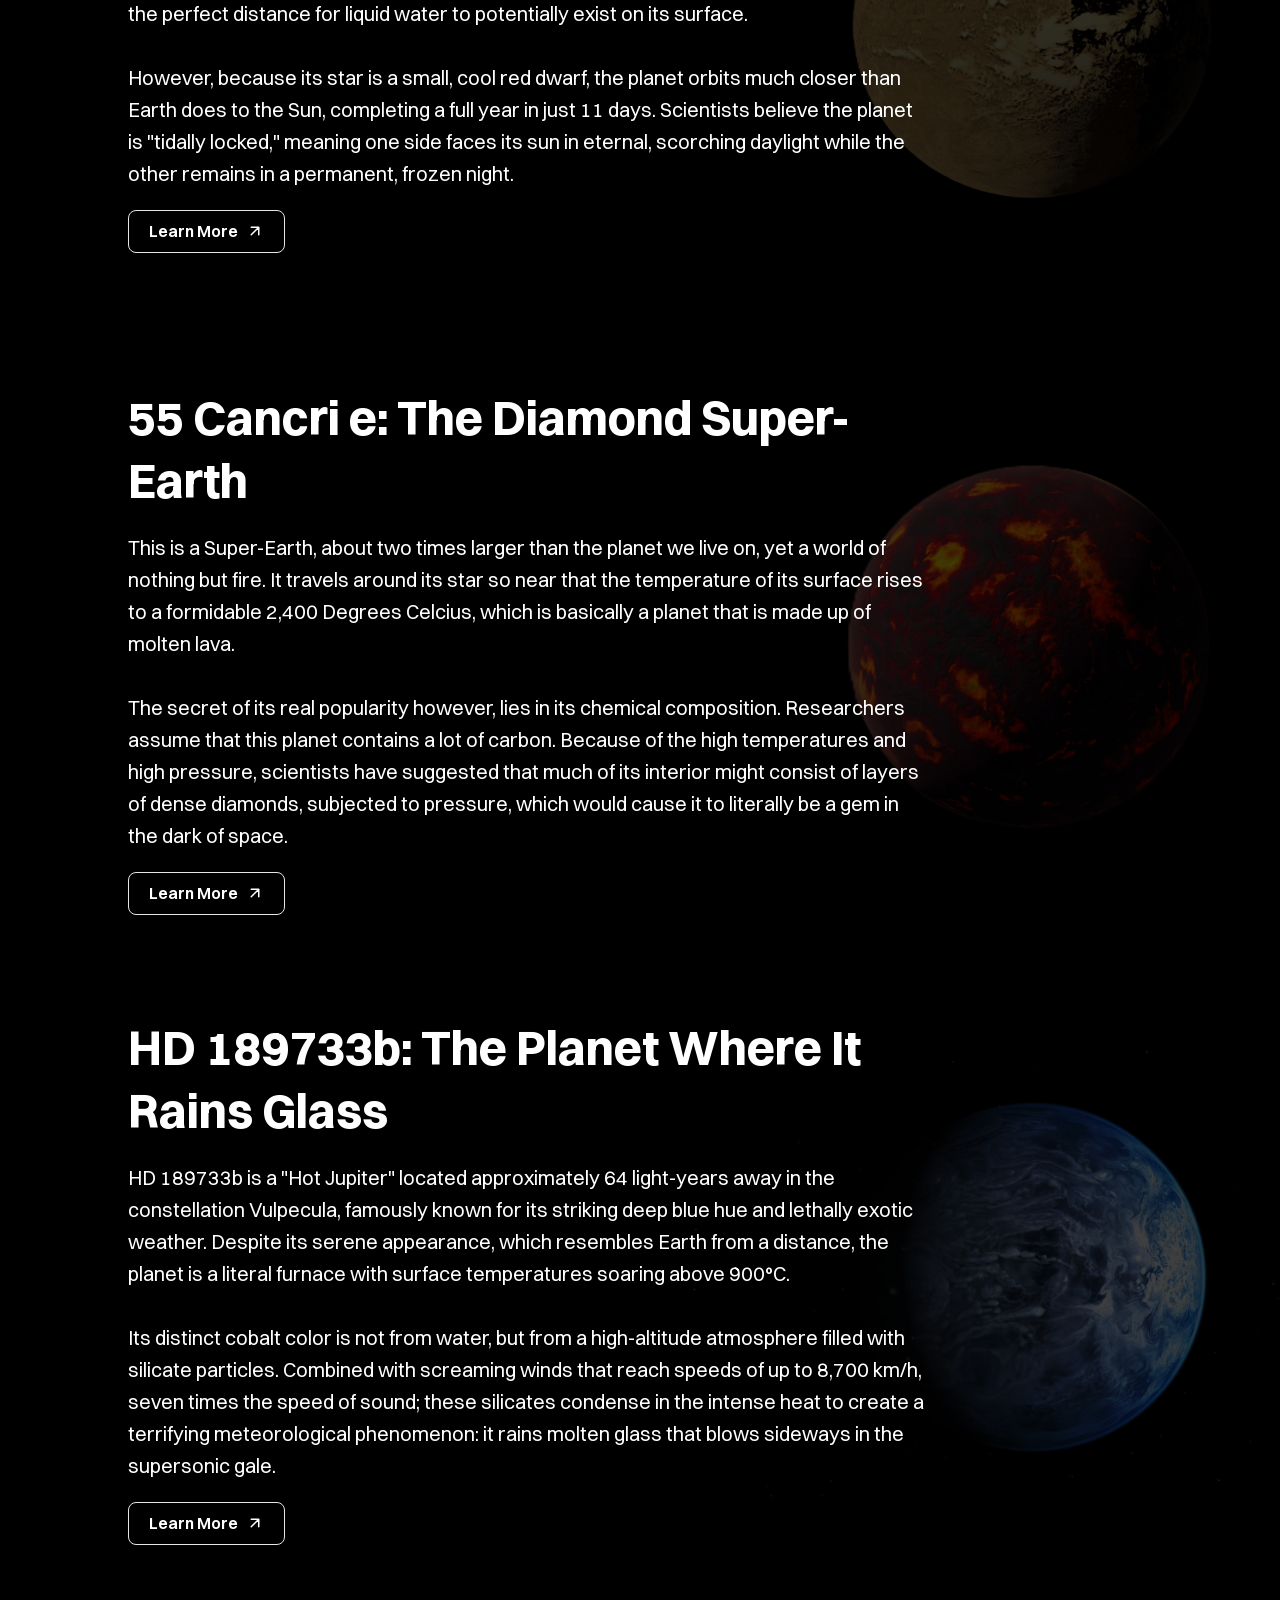
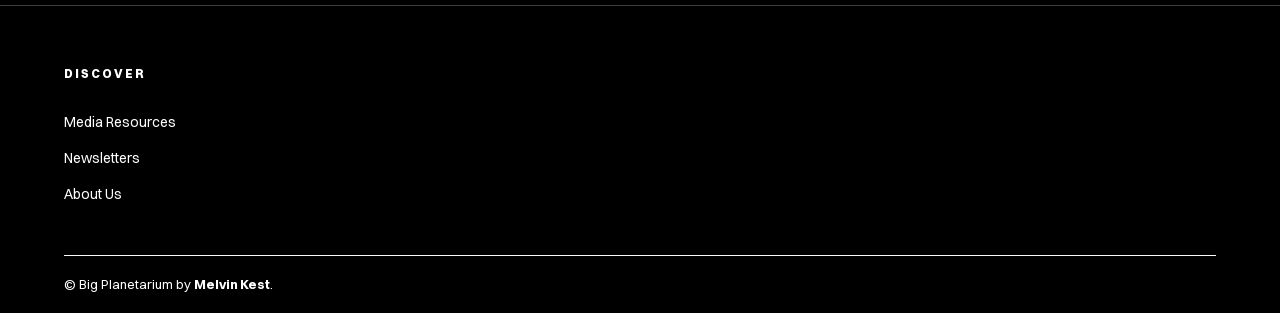
==== commit e94a760f: "Revamp styles, add media assets, and update pages Refactor CSS for layout and responsiveness (fixed " ====
--- a/pages/milky-way-planets.html
+++ b/pages/milky-way-planets.html
@@ -5,15 +5,15 @@
     <meta charset="UTF-8">
     <meta name="viewport" content="width=device-width, initial-scale=1.0">
     <title>Milky Way: Planets</title>
-    <link href="../css/styles.css" rel="stylesheet">
-    <link href="../css/switzer.css" rel="stylesheet">
+    <link href="/css/styles.css" rel="stylesheet">
+    <link href="/css/switzer.css" rel="stylesheet">
 </head>
 
 <body>
 
     <header class="navbar">
         <div class="logo">
-            <img src="../images/big-planetarium.png" alt="Milky Way Logo">
+            <img src="/images/big-planetarium.png" alt="Milky Way Logo">
         </div>
         <nav>
             <button id="exploreButton" class="explore-trigger"> Explore
@@ -31,7 +31,7 @@
             <div class="grid-container">
 
                 <div class="main-explore">
-                    <a href="../index.html" style="text-decoration: none;">
+                    <a href="/index.html" style="text-decoration: none;">
                         <div class="explore-item">
                             <div>
                                 <h4>The Milky Way</h4>
@@ -55,7 +55,7 @@
                             </div>
                         </div>
                     </a>
-                    <a href="../pages/planet-earth.html" style="text-decoration: none;">
+                    <a href="/pages/planet-earth.html" style="text-decoration: none;">
                         <div class="explore-item">
                             <div>
                                 <h4>Earth</h4>
@@ -80,7 +80,7 @@
         </div>
     </div>
     <section class="p2hero-section">
-        <img src="../images/milky-way-panorama.jpg" class="hero-image">
+        <img src="/images/milky-way-panorama.jpg" class="hero-image">
         <div class="p2hero-text">
             <h1>A Journey Through the Milky Way</h1>
             <p>The Milky Way galaxy is a vast cosmic ocean containing at least 100 billion stars, and nearly every one
@@ -88,29 +88,160 @@
                 stars is a sun to its own family of planets. While our own Solar System offers a diverse cast of
                 characters,
                 from scorched rocky deserts to majestic ringed giants, it is only the beginning of the story.<br><br>
-                Beyond the
-                reach
-                of our Sun lies a frontier of exoplanets that defy our wildest expectations: worlds where it rains
-                liquid glass,
-                planets made of diamond, and rocky spheres that orbit two suns at once. By exploring these unique
-                worlds, we
-                don't just learn about the extreme physics of the universe; we begin to understand our own planet’s
-                place among
-                the stars and the tantalizing possibility that we might not be alone in the dark.
             </p>
         </div>
     </section>
     <section class="mini-section">
         <div class="mini-text">
-        <h1>
-            Meet the Galactic Lineup
-        </h1>
-        <p>
-            While every corner of our galaxy holds secrets, some worlds stand out for their extreme environments,
-            massive sizes, or potential to host life. From our closest neighbors to exotic alien worlds thousands of
-            light-years away, here are the most iconic planets currently known to science:
-        </p>
-        </div>
+            <h1>
+                Meet the Galactic Lineup
+            </h1>
+            <p>
+                While every corner of our galaxy holds secrets, some worlds stand out for their extreme environments,
+                massive sizes, or potential to host life. From our closest neighbors to exotic alien worlds thousands of
+                light-years away, here are some of the most iconic planets currently known to science:
+            </p>
+        </div>
+    </section>
+    <section class="p2section-one">
+        <img src="/images/earth.png" class="earth">
+        <div class="p2section-one-content">
+            <h1>Earth: The Living Laboratory</h1>
+            <p>The Milky Way has only one known planet, the Earth, which is capable of sustaining life mainly because it
+                is in the adequate location in the so-called habitable zone where water can exist as a liquid. It has
+                got a strong magnetic field earned through its spinning iron nucleus that defends the planet against the
+                adverse radiations of the sun and stops the loss of our atmosphere.<br><br> It is also known that Earth
+                is the
+                only planet that has plate tectonics active; all-time motion of crustal plates of Earth recycles carbon
+                and controls the climate on the long-term. It is a very specific, life giving combination of nitrogen
+                and oxygen, and honed over billions of years by the very biological processes which exist in it.
+            </p>
+        </div>
+        <a href="/pages/planet-earth.html" class="learn-more-link">
+            <button class="learn-more-p2">
+                <span>Learn More</span>
+                <svg class="external-icon" viewBox="0 0 24 24" fill="none" xmlns="http://www.w3.org/2000/svg">
+                    <path d="M7 17L17 7M17 7H7M17 7V17" stroke="currentColor" stroke-width="2" stroke-linecap="round"
+                        stroke-linejoin="round" />
+                </svg>
+            </button>
+        </a>
+    </section>
+    <section class="p2section-two">
+        <img src="/images/jupiter.png" class="jupiter">
+        <div class="p2section-two-content">
+            <h1>Jupiter: The Galactic Vacuum Cleaner</h1>
+            <p>Jupiter is a huge hydrogen and helium ball, which is big to an extent that 1,300 Earths would be
+                contained under it. It is a defender of the inner solar system since the massive gravitational pull
+                tends to bend out or trap loose comets and asteroids, which would otherwise fly to Earth.<br><br> The
+                most
+                popular aspects of the planet include the colourful strips of ammonia clouds and the most massive storm
+                of red hue, the Great Red Spot that measures higher in pressure than our whole world and has been
+                rotating centuries long. So much pressure is applied at the core of Jupiter that it compresses the
+                hydrogen gas into the liquid metallic gas, and it is then a liquid metal that forms a magnetic field
+                that is 20,000 times stronger than that on Earth.
+        </div>
+        <a href="#" class="learn-more-link">
+            <button class="learn-more-p2">
+                <span>Learn More</span>
+                <svg class="external-icon" viewBox="0 0 24 24" fill="none" xmlns="http://www.w3.org/2000/svg">
+                    <path d="M7 17L17 7M17 7H7M17 7V17" stroke="currentColor" stroke-width="2" stroke-linecap="round"
+                        stroke-linejoin="round" />
+                </svg>
+            </button>
+        </a>
+    </section>
+    <section class="p2section-three">
+        <img src="/images/saturn.png" class="saturn">
+        <div class="p2section-three-content">
+            <h1>Saturn: The Lord of the Rings</h1>
+            <p>While all gas giants have rings, Saturn’s are by far the most spectacular, spanning 282,000 kilometers in
+                width but averaging only about 10 meters in thickness. These rings are composed of trillions of
+                particles of water ice, ranging from dust-sized grains to house-sized boulders.<br><br> Saturn itself is
+                the
+                least dense planet in the solar system; if you had a bathtub large enough to hold it, the planet would
+                actually float in water. It is also a "moon king," hosting over 140 satellites, including Titan, a
+                massive moon with a thick atmosphere and liquid methane lakes.
+        </div>
+        <a href="#" class="learn-more-link">
+            <button class="learn-more-p2">
+                <span>Learn More</span>
+                <svg class="external-icon" viewBox="0 0 24 24" fill="none" xmlns="http://www.w3.org/2000/svg">
+                    <path d="M7 17L17 7M17 7H7M17 7V17" stroke="currentColor" stroke-width="2" stroke-linecap="round"
+                        stroke-linejoin="round" />
+                </svg>
+            </button>
+        </a>
+    </section>
+    <section class="p2section-four">
+        <img src="/images/proxima.png" class="proxima">
+        <div class="p2section-four-content">
+            <h1>Proxima Centauri b: Our Closest Galactic Neighbor</h1>
+            <p>Located just 4.2 light-years away, Proxima Centauri b is the nearest known planet outside our solar
+                system. It orbits within the "habitable zone" of its star, meaning it is at the perfect distance for
+                liquid water to potentially exist on its surface.<br><br> However, because its star is a small, cool red
+                dwarf,
+                the planet orbits much closer than Earth does to the Sun, completing a full year in just 11 days.
+                Scientists believe the planet is "tidally locked," meaning one side faces its sun in eternal, scorching
+                daylight while the other remains in a permanent, frozen night.
+            </p>
+        </div>
+        <a href="#" target="_blank" class="learn-more-link">
+            <button class="learn-more-p2">
+                <span>Learn More</span>
+                <svg class="external-icon" viewBox="0 0 24 24" fill="none" xmlns="http://www.w3.org/2000/svg">
+                    <path d="M7 17L17 7M17 7H7M17 7V17" stroke="currentColor" stroke-width="2" stroke-linecap="round"
+                        stroke-linejoin="round" />
+                </svg>
+            </button>
+        </a>
+    </section>
+    <section class="p2section-five">
+        <img src="/images/cancrie.png" class="cancri">
+        <div class="p2section-five-content">
+            <h1>55 Cancri e: The Diamond Super-Earth</h1>
+            <p>This is a Super-Earth, about two times larger than the planet we live on, yet a world of nothing but
+                fire. It travels around its star so near that the temperature of its surface rises to a formidable 2,400
+                Degrees Celcius, which is basically a planet that is made up of molten lava.<br><br> The secret of its
+                real popularity
+                however, lies in its chemical composition. Researchers assume that this planet contains a lot of carbon.
+                Because of the high temperatures and high pressure, scientists have suggested that much of its interior
+                might consist of layers of dense diamonds, subjected to pressure, which would cause it to literally be a
+                gem in the dark of space.
+            </p>
+        </div>
+        <a href="#" class="learn-more-link">
+            <button class="learn-more-p2">
+                <span>Learn More</span>
+                <svg class="external-icon" viewBox="0 0 24 24" fill="none" xmlns="http://www.w3.org/2000/svg">
+                    <path d="M7 17L17 7M17 7H7M17 7V17" stroke="currentColor" stroke-width="2" stroke-linecap="round"
+                        stroke-linejoin="round" />
+                </svg>
+            </button>
+        </a>
+    </section>
+    <section class="p2section-six">
+        <img src="/images/HD 189733b.png" class="hd189733b">
+        <div class="p2section-six-content">
+            <h1>HD 189733b: The Planet Where It Rains Glass</h1>
+            <p>HD 189733b is a "Hot Jupiter" located approximately 64 light-years away in the constellation Vulpecula,
+                famously known for its striking deep blue hue and lethally exotic weather. Despite its serene
+                appearance, which resembles Earth from a distance, the planet is a literal furnace with surface
+                temperatures soaring above 900°C.<br><br> Its distinct cobalt color is not from water, but from a high-altitude
+                atmosphere filled with silicate particles. Combined with screaming winds that reach speeds of up to
+                8,700 km/h, seven times the speed of sound; these silicates condense in the intense heat to create a
+                terrifying meteorological phenomenon: it rains molten glass that blows sideways in the supersonic gale.
+            </p>
+        </div>
+        <a href="#" class="learn-more-link">
+            <button class="learn-more-p2">
+                <span>Learn More</span>
+                <svg class="external-icon" viewBox="0 0 24 24" fill="none" xmlns="http://www.w3.org/2000/svg">
+                    <path d="M7 17L17 7M17 7H7M17 7V17" stroke="currentColor" stroke-width="2" stroke-linecap="round"
+                        stroke-linejoin="round" />
+                </svg>
+            </button>
+        </a>
     </section>
 </body>
 
@@ -133,6 +264,6 @@
         <p>© Big Planetarium by <strong> Melvin Kest</strong>.</p>
     </div>
 </footer>
-<script src="script.js"></script>
+<script src="/script.js"></script>
 
 </html>
--- a/css/styles.css
+++ b/css/styles.css
@@ -1,5 +1,3 @@
-/* Universal Styling*/
-
 * {
     font-family: 'Switzer-Variable', sans-serif;
     margin: 0;
@@ -7,17 +5,19 @@
     box-sizing: border-box;
 }
 
+body {
+    overflow-x: hidden;
+}
+
 .navbar {
     display: flex;
     justify-content: space-between;
     background: black;
-    position: relative;
-    padding: 0 40px;
+    position: fixed;
+    padding: 0 5%;
     z-index: 1001;
-    width: auto;
     height: 65px;
     align-items: center;
-    position: fixed;
     top: 0;
     left: 0;
     width: 100%;
@@ -49,17 +49,16 @@
     top: 65px;
     left: 0;
     width: 100%;
-    height: 0;
+    max-height: 0;
     background: rgb(0, 0, 0);
     overflow: hidden;
-    transition: height 0.3s ease-in-out;
+    transition: max-height 0.3s ease-in-out;
     z-index: 1000;
     box-shadow: 0 10px 30px rgba(0, 0, 0, 0.1);
 }
 
 .explore-overlay.active {
-    height: auto;
-    max-height: 80vh;
+    max-height: 400px;
     padding-bottom: 20px;
     overflow-y: auto;
 }
@@ -67,7 +66,7 @@
 .overlay-content {
     max-width: 1200px;
     margin: 40px auto;
-    padding: 0 40px;
+    padding: 0 5%;
 }
 
 .grid-container {
@@ -106,12 +105,6 @@
     margin: 5px 0 0;
     color: #bababa;
     font-size: 14px;
-}
-
-.explore-item i {
-    font-size: 24px;
-    padding: 10px;
-    border-radius: 10px;
 }
 
 .sidebar-lists {
@@ -168,7 +161,7 @@
 }
 
 .planetarium-footer {
-    padding: 60px 40px 20px;
+    padding: 60px 5% 20px;
     background-color: #000000;
     color: #ffffff;
     border-top: 1px solid rgb(61, 61, 61);
@@ -177,8 +170,8 @@
 .footer-container {
     display: grid;
     max-width: 1200px;
-    margin: 0 15px;
-    grid-template-columns: repeat(auto-fit, minmax(150px, 1fr)); /* Auto-wrap columns */
+    margin: 0 auto;
+    grid-template-columns: repeat(auto-fit, minmax(150px, 1fr));
     gap: 30px;
 }
 
@@ -203,7 +196,6 @@
     text-decoration: none;
     color: #ffffff;
     font-size: 14px;
-    transition: color 0.2s;
     padding: 6px 12px;
     margin-left: -12px;
     transition: background-color 0.2s ease, color 0.2s ease;
@@ -227,10 +219,281 @@
     justify-content: space-between;
     align-items: center;
     max-width: 1200px;
-    margin: 0 15px;
+    margin: 0 auto;
     font-size: 13px;
 }
 
+.watch-button,
+.learn-more-button,
+.learn-more-p2 {
+    display: inline-flex;
+    align-items: center;
+    gap: 8px;
+    padding: 10px 20px;
+    font-size: 16px;
+    font-weight: 600;
+    color: #ffffff;
+    background-color: #000000;
+    border: 1px solid #e6e6e6;
+    border-radius: 8px;
+    cursor: pointer;
+    transition: all 0.2s cubic-bezier(0.4, 0, 0.2, 1);
+    position: relative; 
+    margin-top: 20px;
+    margin-bottom: 20px;
+    z-index: 10;
+}
+
+.watch-button:hover,
+.learn-more-button:hover,
+.learn-more-p2:hover {
+    background-color: #fafafa;
+    border-color: #333333;
+    color: #000000;
+}
+.hero-section > a,
+.learn-more-link {
+    position: relative;
+    z-index: 10;
+    display: inline-block;
+}
+
+.hero-section {
+    position: relative;
+    color: rgb(255, 255, 255);
+    margin-top: 65px;
+    overflow: hidden;
+    display: flex;
+    flex-direction: column;
+    align-items: flex-start;
+    justify-content: center;
+    padding-left: 10%; 
+    padding-right: 5%;
+    height: 92vh;
+    min-height: 500px;
+}
+
+.hero-video {
+    position: absolute;
+    top: 0;
+    left: 0;
+    width: 100%;
+    height: 100%;
+    filter: brightness(50%);
+    object-fit: cover;
+    z-index: 1;
+}
+
+.hero-text {
+    position: relative;
+    z-index: 2;
+    width: 100%;
+    max-width: 800px;
+    text-align: left;
+}
+
+.hero-text h1 {
+    font-size: clamp(32px, 6vw, 48px);
+    margin-bottom: 20px;
+    text-align: left;
+}
+
+.hero-text p {
+    font-size: clamp(16px, 3vw, 20px);
+    line-height: 1.5;
+    text-align: left;
+}
+
+.section-one-content {
+    width: 100%;
+    max-width: 1200px;
+    margin: 0 auto;
+    padding: 40px 5%;
+}
+
+.overview,
+.overview-two,
+.overview-three,
+.overview-four {
+    font-size: clamp(28px, 5vw, 36px);
+    margin-bottom: 20px;
+}
+
+.section-one-text,
+.section-two-text {
+    width: 100%;
+    color: #000000;
+    font-size: clamp(16px, 2.5vw, 20px);
+    line-height: 1.6;
+    margin-bottom: 20px;
+}
+
+.sagittarius,
+.section-two-video,
+.section-two-img {
+    width: 100%;
+    height: 60vh;
+    min-height: 350px;
+    object-fit: cover;
+    display: block;
+    margin-top: 20px;
+    margin-bottom: 20px;
+    border-radius: 8px;
+}
+
+.section-two {
+    width: 100%;
+    background-color: #ffffff;
+}
+
+.section-two-content {
+    width: 100%;
+    max-width: 1200px;
+    margin: 0 auto;
+    padding: 40px 5%;
+    position: relative;
+    display: flex;
+    flex-direction: column;
+    align-items: flex-start;
+}
+
+.p2hero-section {
+    position: relative;
+    color: rgb(255, 255, 255);
+    margin-top: 65px;
+    overflow: hidden;
+    height: 70vh;
+    min-height: 500px;
+    display: flex;
+    flex-direction: column;
+    align-items: flex-start;
+    justify-content: center;
+    padding-left: 10%;
+    padding-right: 5%;
+}
+
+.hero-image {
+    position: absolute;
+    top: 0;
+    left: 0;
+    width: 100%;
+    height: 100%;
+    filter: brightness(25%);
+    object-fit: cover;
+    z-index: 1;
+}
+
+.p2hero-text {
+    position: relative;
+    z-index: 2;
+    width: 100%;
+    max-width: 900px;
+    text-align: left;
+}
+
+.p2hero-text h1 {
+    font-size: clamp(28px, 6vw, 48px);
+    margin-bottom: 20px;
+    text-align: left;
+}
+
+.p2hero-text p {
+    font-size: clamp(16px, 3vw, 20px);
+    line-height: 1.6;
+    text-align: left;
+}
+
+.mini-section {
+    width: 100%;
+    max-width: 1200px;
+    margin: 0 auto;
+    padding: 60px 5%;
+    text-align: left;
+    color: #000000;
+}
+
+.mini-section h1 {
+    font-size: clamp(28px, 5vw, 48px);
+    margin-bottom: 20px;
+}
+
+.mini-section p {
+    font-size: clamp(16px, 2.5vw, 20px);
+    line-height: 1.6;
+}
+
+.p2section-one,
+.p2section-two,
+.p2section-three,
+.p2section-four,
+.p2section-five,
+.p2section-six {
+    position: relative;
+    min-height: 70vh;
+    width: 100%;
+    overflow: hidden;
+    background-color: #000;
+    padding: 40px 10%;
+    display: flex;
+    flex-direction: column;
+    align-items: flex-start;
+    justify-content: center;
+}
+
+.p2section-one-content,
+.p2section-two-content,
+.p2section-three-content,
+.p2section-four-content,
+.p2section-five-content,
+.p2section-six-content {
+    position: relative;
+    z-index: 2;
+    width: 100%;
+    max-width: 800px;
+    margin: 0;
+}
+
+.p2section-one-content h1,
+.p2section-two-content h1,
+.p2section-three-content h1,
+.p2section-four-content h1,
+.p2section-five-content h1,
+.p2section-six-content h1 {
+    color: #ffffff;
+    font-size: clamp(28px, 5vw, 48px);
+    margin-bottom: 20px;
+    text-align: left;
+}
+
+.p2section-one-content p,
+.p2section-two-content p,
+.p2section-three-content p,
+.p2section-four-content p,
+.p2section-five-content p,
+.p2section-six-content p {
+    color: #ffffff;
+    font-size: clamp(16px, 2.5vw, 20px);
+    line-height: 1.6;
+    text-align: left;
+}
+
+.earth,
+.jupiter,
+.saturn,
+.proxima,
+.cancri,
+.hd189733b {
+    position: absolute;
+    top: 0;
+    left: 0;
+    width: 100%;
+    height: 100%;
+    object-fit: cover;
+    filter: brightness(25%);
+    z-index: 1;
+}
+
+/* Media Queries */
 @media (max-width: 768px) {
     .grid-container {
         grid-template-columns: 1fr;
@@ -241,250 +504,16 @@
         grid-template-columns: 1fr;
     }
 
-    .navbar {
-        padding: 0 20px;
-    }
-
-    .hero-text {
-        top: 40%;
-    }
-    
-    .watch-button {
-        left: 50%;
-        bottom: 20%;
-    }
-
-    .section-one-content h1{
-        padding: 40px 20px; 
-        font-size: 18px;
-        line-height: 1.6;
-    }
-
-    .section-one-content p{
-        padding: 40px 20px;
-        font-size: 18px;
-        line-height: 1.6;
-    }
-
     .footer-bottom {
         flex-direction: column;
         text-align: center;
         gap: 10px;
     }
-}
-
-/* Milky Way: Our Home Galaxy Page*/
-
-.watch-button {
-    display: inline-flex;
-    align-items: center;
-    gap: 8px;
-    padding: 10px 20px;
-    font-size: 16px;
-    font-weight: 600;
-    letter-spacing: -0.02em;
-    color: #ffffff;
-    background-color: #000000;
-    border: 1px solid #e6e6e6;
-    border-radius: 8px;
-    cursor: pointer;
-    transition: all 0.2s cubic-bezier(0.4, 0, 0.2, 1);
-    position: absolute;
-    bottom: 180px;
-    left: 10%;
-    transform: translateX(-50%);
-    z-index: 10;
-}
-
-.learn-more-button {
-    display: inline-flex;
-    align-items: center;
-    gap: 8px;
-    padding: 10px 20px;
-    font-size: 16px;
-    font-weight: 600;
-    letter-spacing: -0.02em;
-    color: #ffffff;
-    background-color: #000000;
-    border: 1px solid #e6e6e6;
-    border-radius: 8px;
-    cursor: pointer;
-    transition: all 0.2s cubic-bezier(0.4, 0, 0.2, 1);
-    position: absolute;
-    bottom: 60px; /* Distance from the bottom of the video */
-    left: 60px;   /* Distance from the left side to match your text padding */
-    z-index: 10;
-}
-
-.watch-button:hover,
-.learn-more-button:hover {
-    background-color: #fafafa;
-    border-color: #333333;
-    color: #000000;
-}
-
-.hero-section {
-    position: relative;
-    text-align: center;
-    color: rgb(255, 255, 255);
-    margin-top: 65px;
-    overflow: hidden;
-}
-
-.hero-video {
-    width: 100%;
-    filter: brightness(50%);
-    display: block;
-    height: 70vh;
-    object-fit: cover;
-    min-height: 660px;
-}
-
-.hero-text {
-    position: absolute;
-    top: 50%;
-    transform: translate(-50%, -50%);
-    padding: 20px;
-    border-radius: 10px;
-    z-index: 2;
-    left: 48%;
-    width: 90%;
-    text-align: center;
-}
-
-.hero-text h1 {
-    font-size: clamp(28px, 8vw, 48px);
-    margin-bottom: 20px;
-    text-align: left;
-}
-
-.hero-text p {
-    font-size: 20px;
-    line-height: 1.5;
-    text-align: left;
-}
-
-.section-one-content {
-    width: 100%;
-    align-items: center;
-    margin-bottom: 0;
-    gap: 0;
-    font-size: clamp(28px, 8vw, 48px);
-}
-
-.section-one-content p {
-    position: relative;
-    width: 100%;
-    padding-left: 60px;
-    padding-right: 60px;
-    padding-top: 20px;
-    padding-bottom: 60px;
-    margin: 0;
-    text-align: left;
-    color: #000000;
-    font-size: 20px;
-}
-
-.section-one-content h1 {
-    font-size: 48px;
-    padding-left: 60px;
-    padding-top: 40px;
-}
-
-.sagittarius {
-    object-fit: cover;
-    display: block;
-    padding: 0;
-    width: 100%;
-    height: 70vh;
-    min-height: 400px;
-}
-
-.section-two {
-    overflow: hidden;
-    width: 100%;
-    background-color: #ffffff;
-}
-
-.section-two-video {
-    display: block;
-    width: 100%;
-    height: 70vh;
-    min-height: 400px;
-    object-fit: cover;
-}
-
-.section-two-text {
-    width: 100%;
-    padding: 60px;
-    color: #000000;
-    font-size: 20px;
-}
-
-.section-two-content {
-    width: 100%;
-    min-height: 500px;
-    align-items: center;
-    margin: 0;
-    padding: 0;
-    position: relative;
-}
-
-/* Milky Way: Planets Page*/
-
-.hero-image{
-    filter: brightness(25%);
-    display: block;
-    width: 100%;
-    height: 70vh;
-    min-height: 400px;
-    object-fit: cover;
-}
-
-.p2hero-text{
-    position: absolute;
-    top: 50%;
-    left: 35%;
-    transform: translate(-50%, -50%);
-    padding: 20px;
-    border-radius: 10px;
-    z-index: 2;
-}
-
-.p2hero-section{
-    position: relative;
-    text-align: center;
-    color: rgb(255, 255, 255);
-    margin-top: 65px;
-    overflow: hidden;
-}
-
-.p2hero-text h1 {
-    font-size: 48px;
-    margin-bottom: 20px;
-    text-align: left;
-}
-
-.p2hero-text p {
-    font-size: 20px;
-    line-height: 1.5;
-    text-align: left;
-}
-
-.mini-section p{
-    font-size: 20px;
-    line-height: 1.5;
-    text-align: left;
-    margin-left: 4%;
-    margin-top: 1%;
-    margin-bottom: 4%;
-}
-
-.mini-section h1{
-    font-size: clamp(28px, 8vw, 48px);
-    margin-bottom: 20px;
-    text-align: left;
-    margin-left: 4%;
-    margin-top: 4%;
-}
-
+    
+    .hero-section, .p2hero-section,
+    .p2section-one, .p2section-two, .p2section-three,
+    .p2section-four, .p2section-five, .p2section-six {
+        padding-left: 5%;
+        padding-right: 5%;
+    }
+}
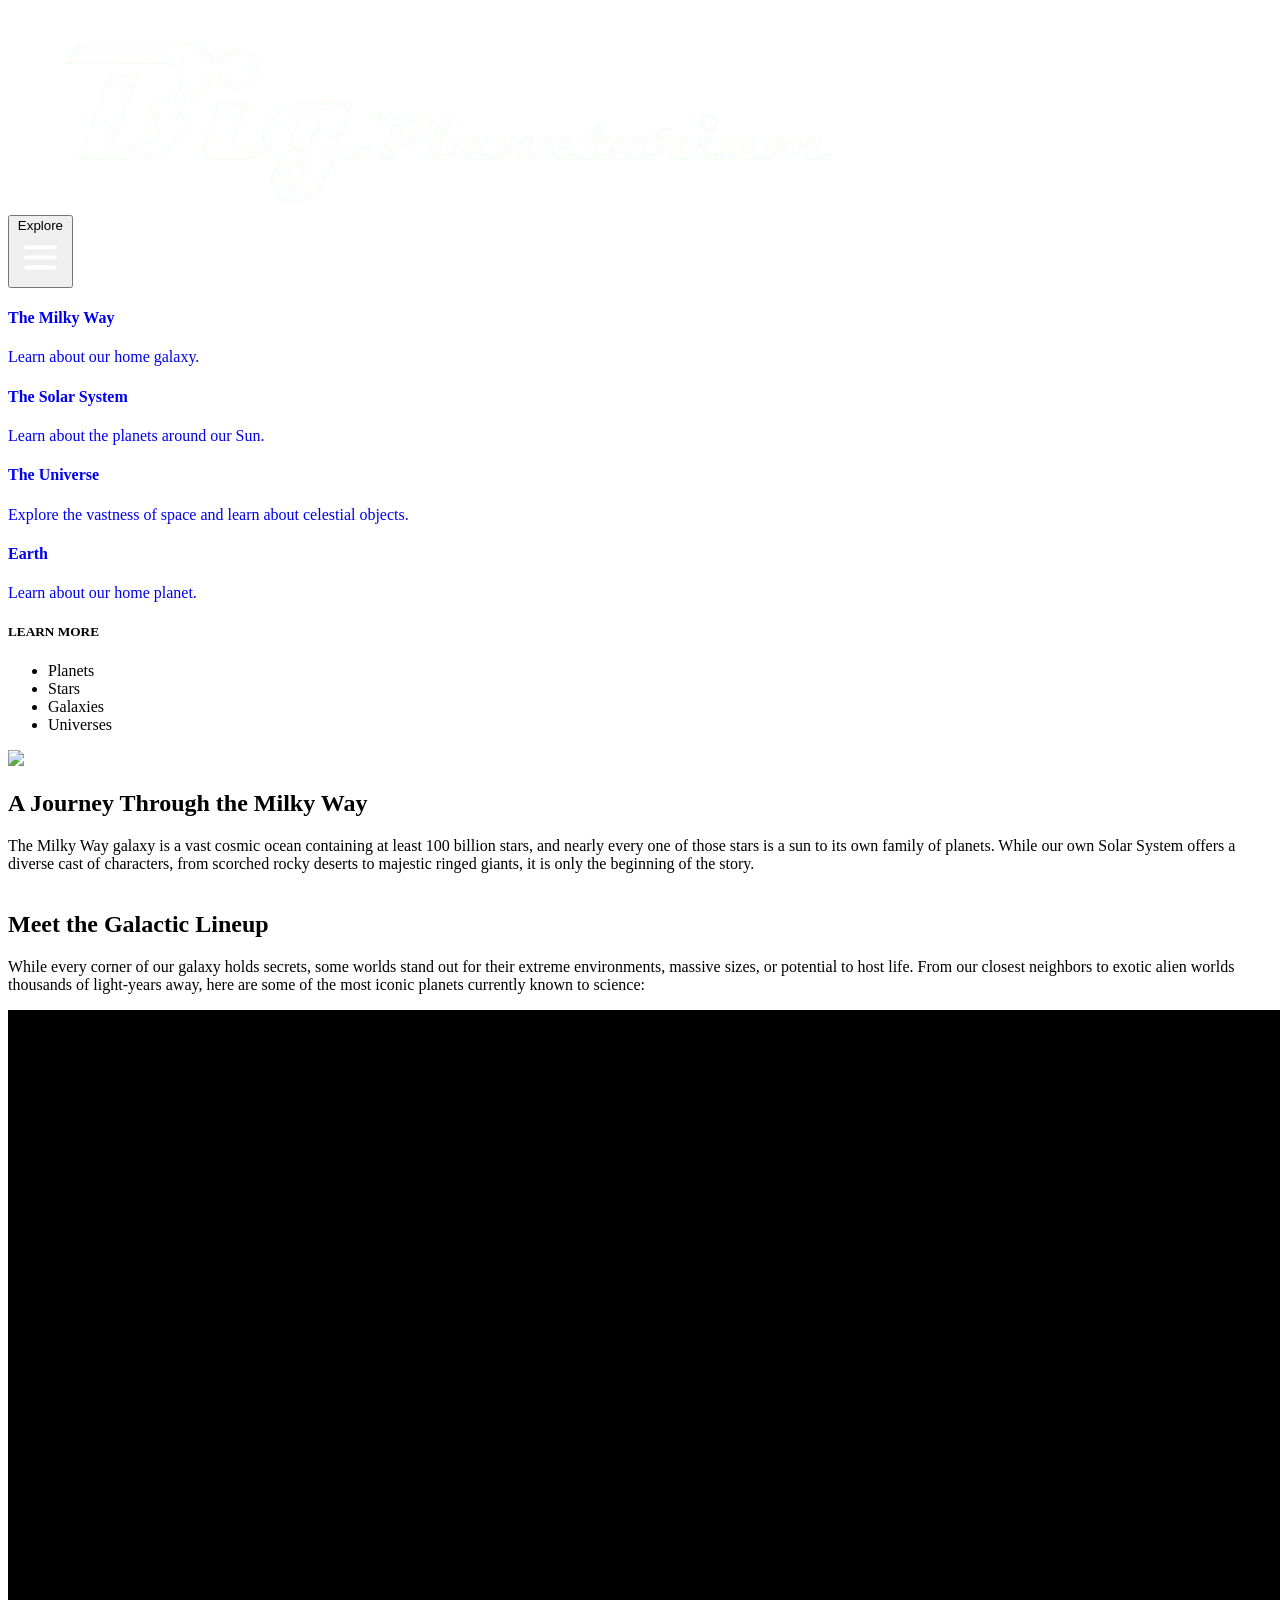
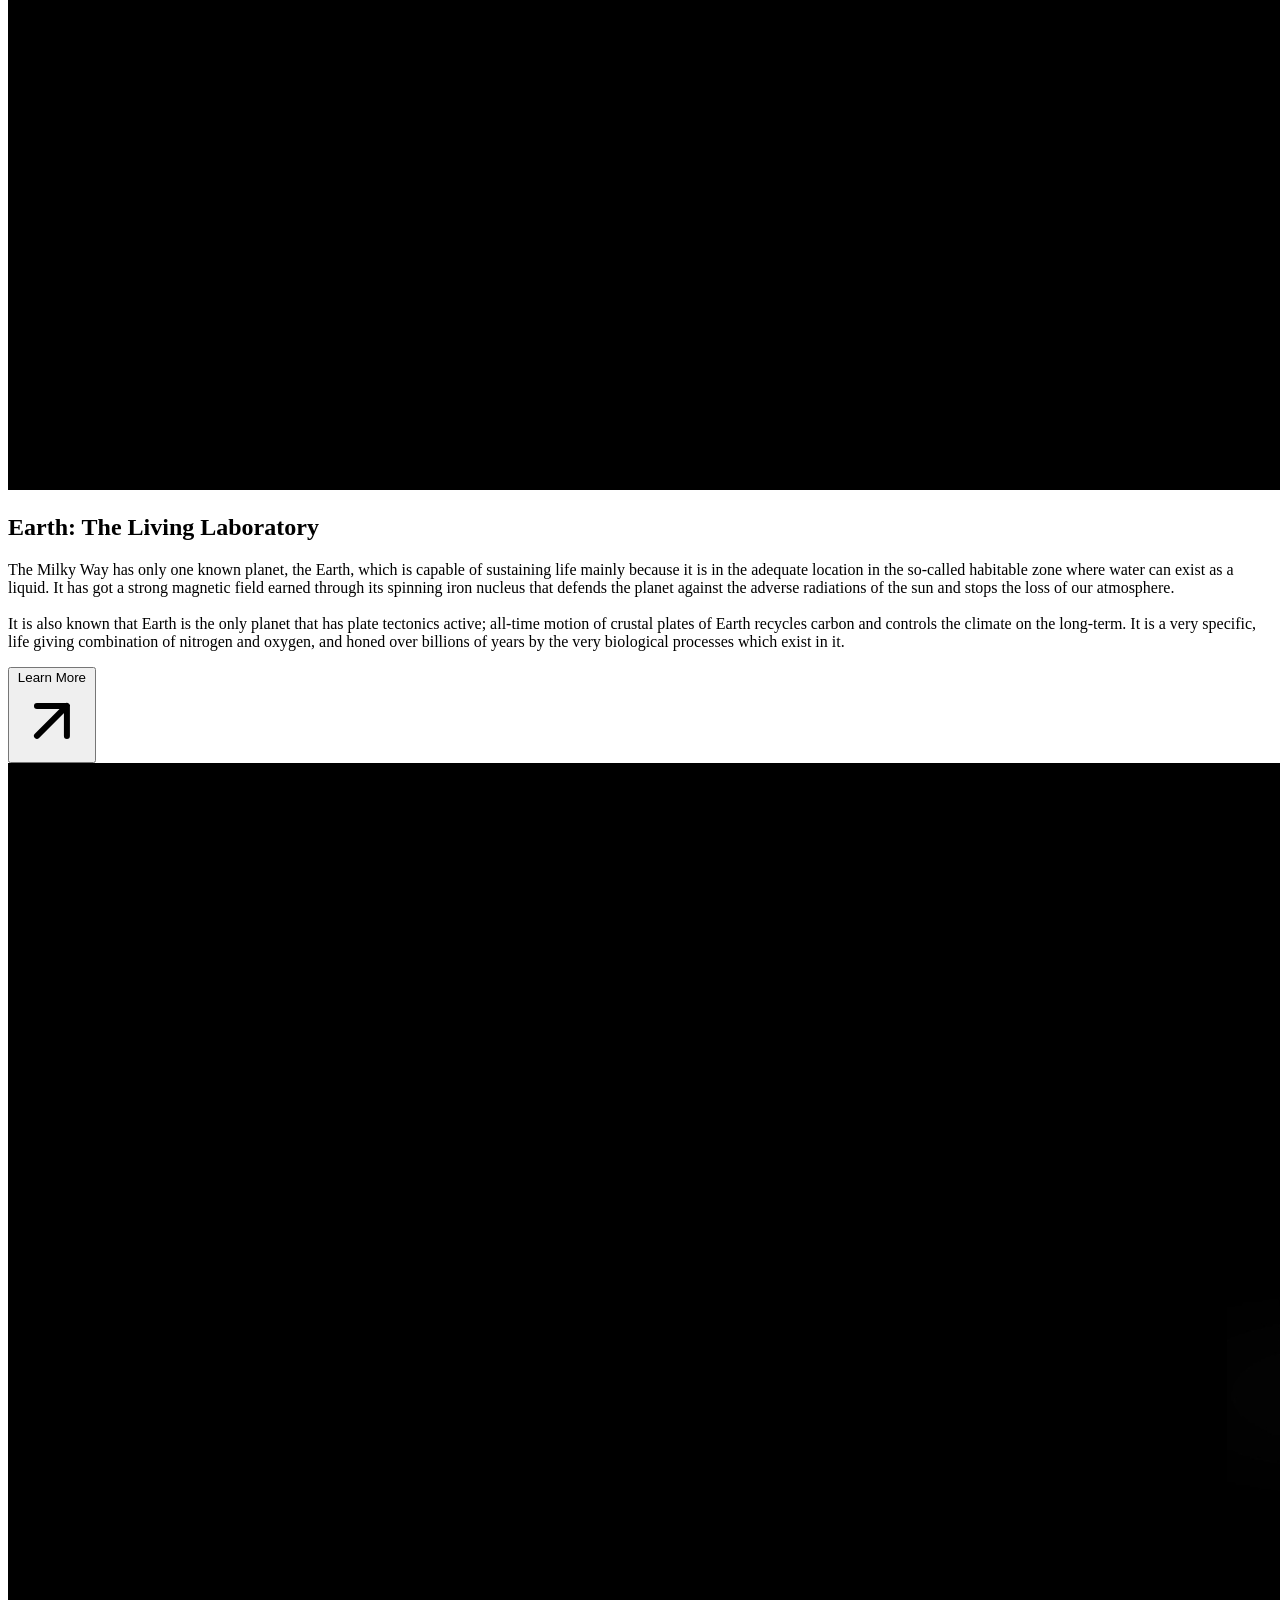
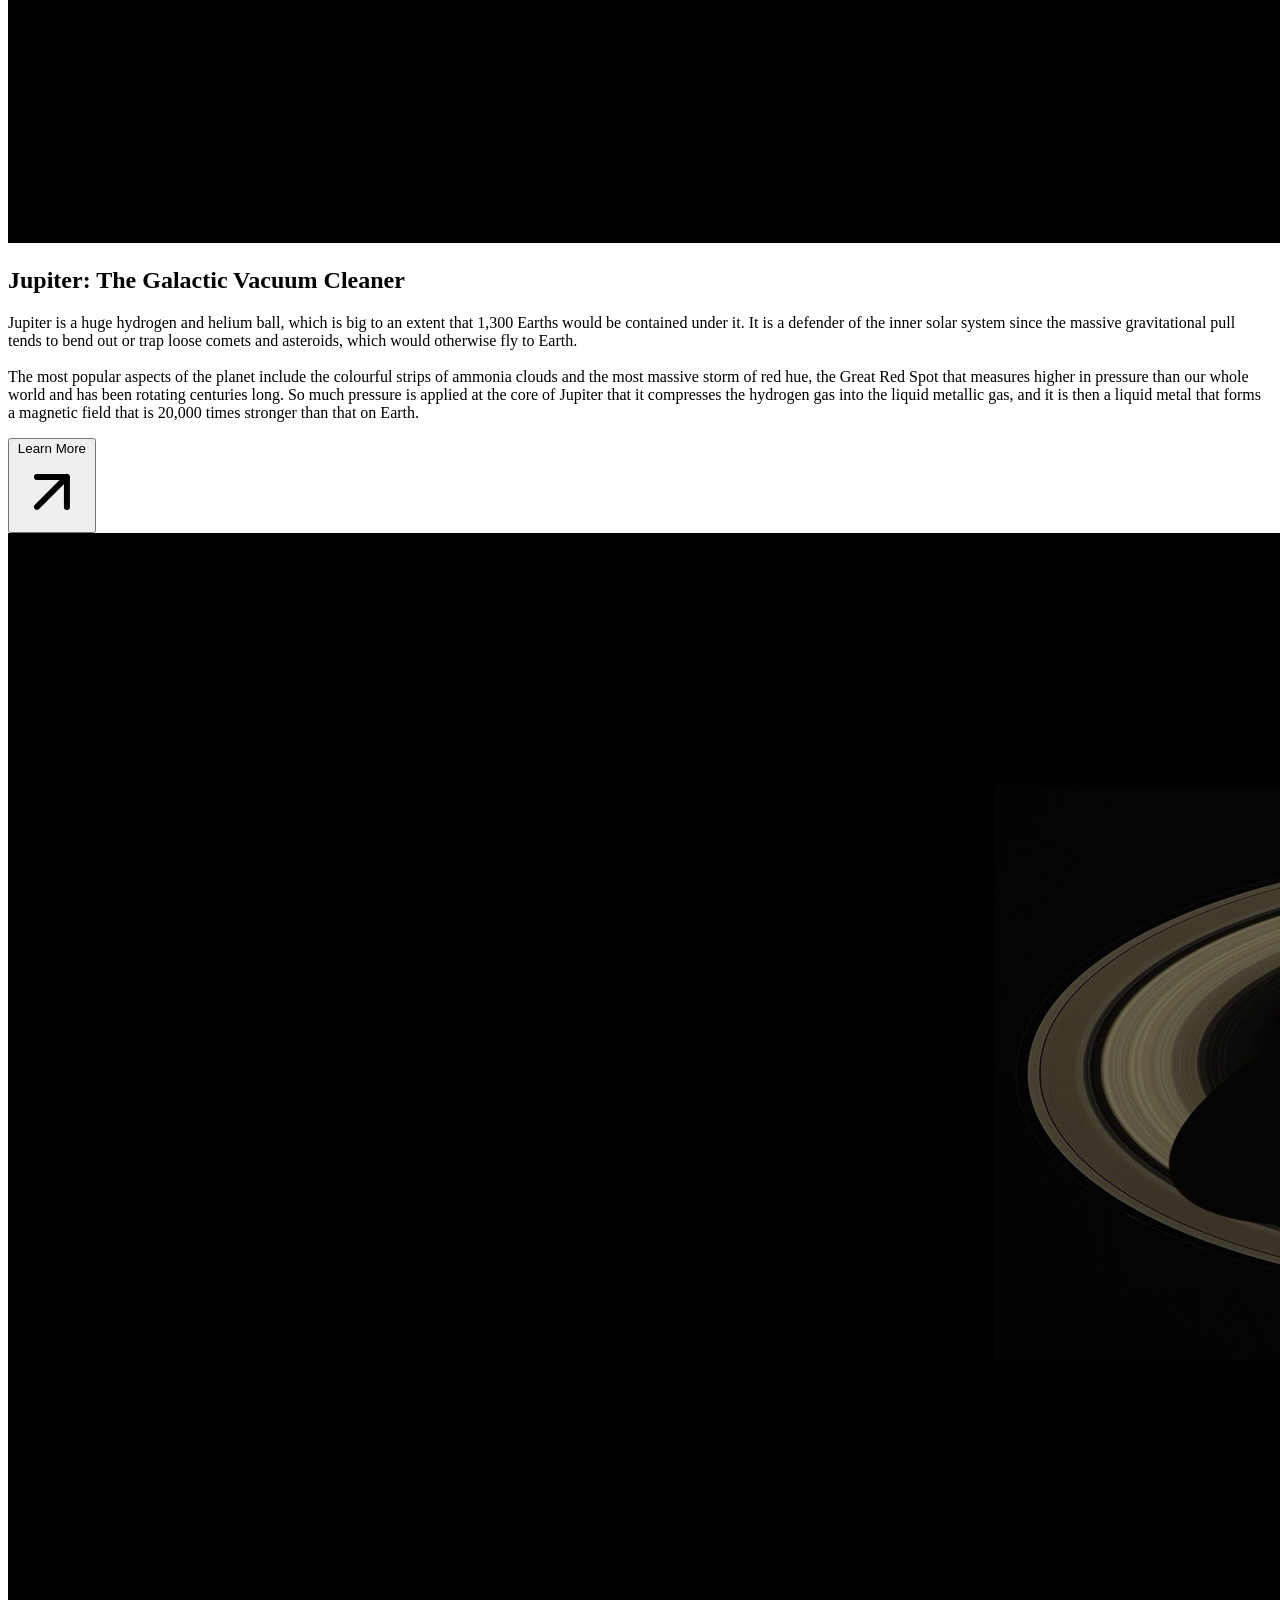
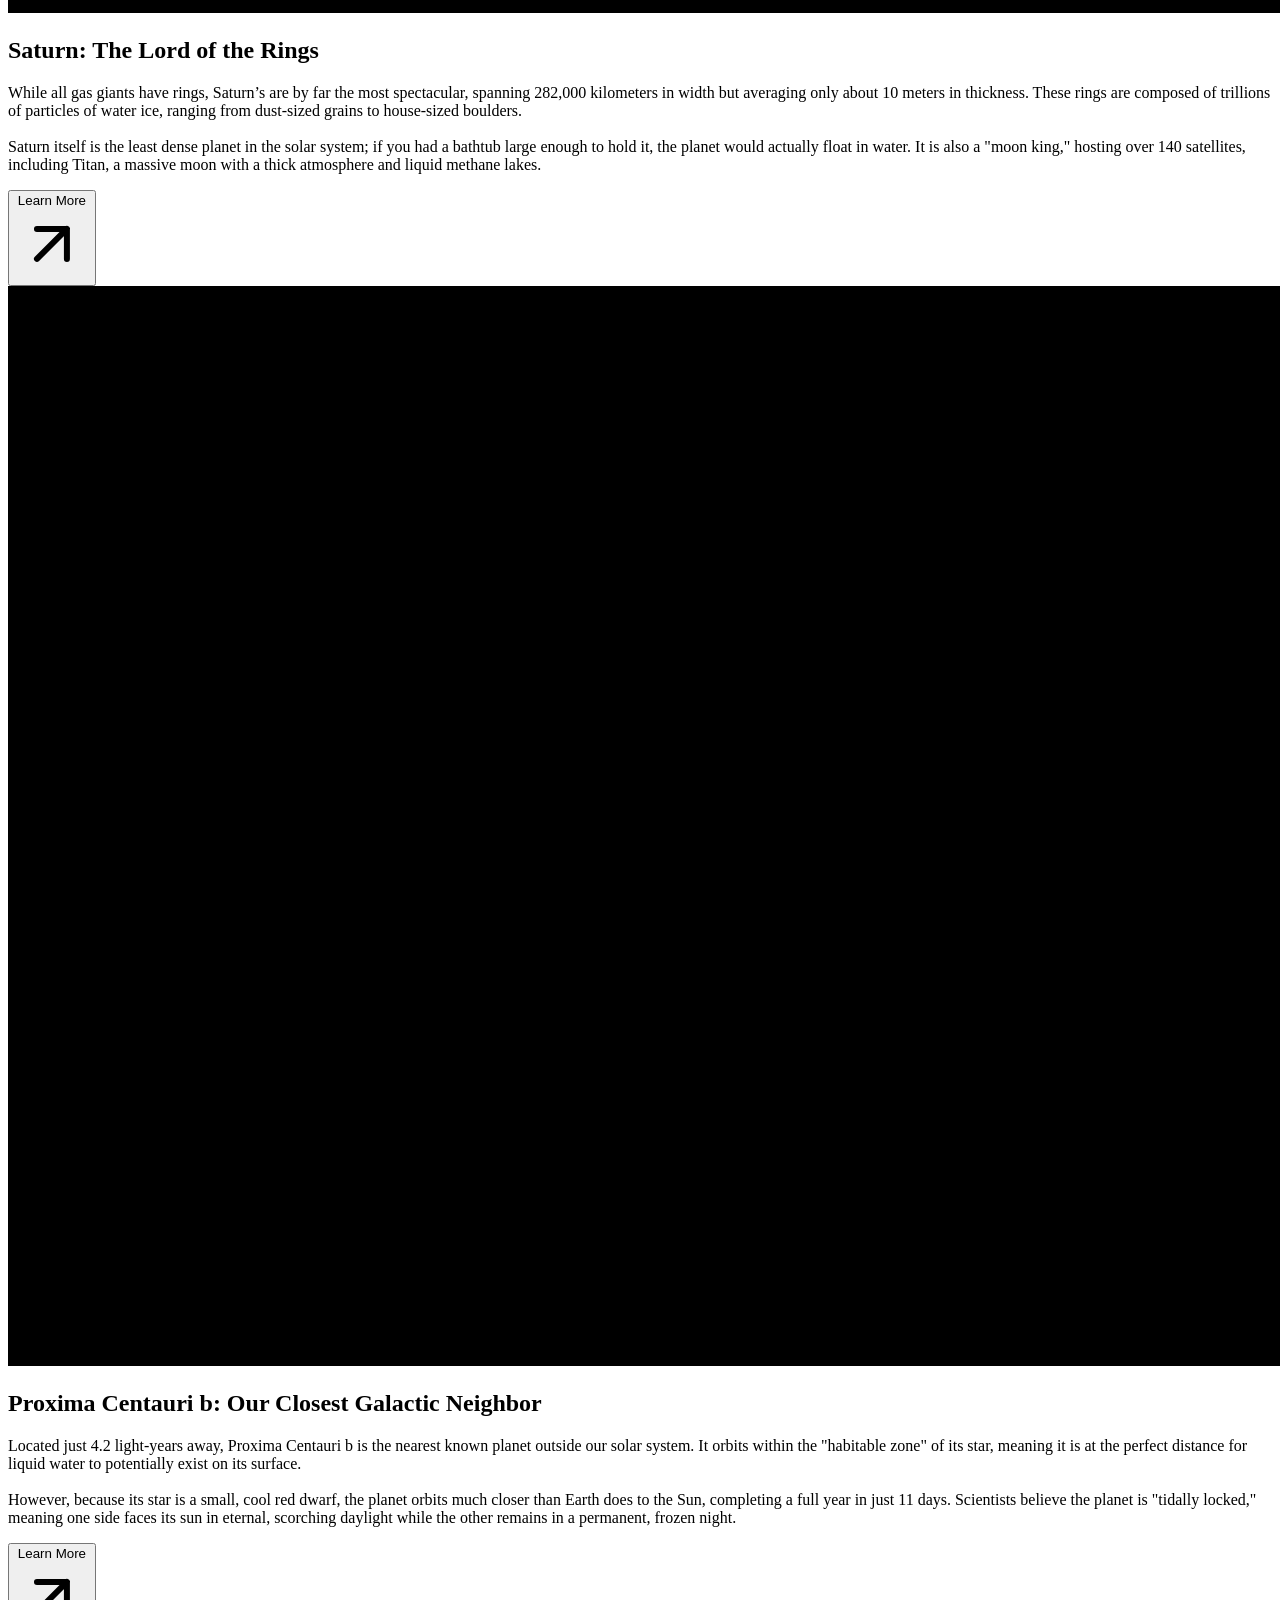
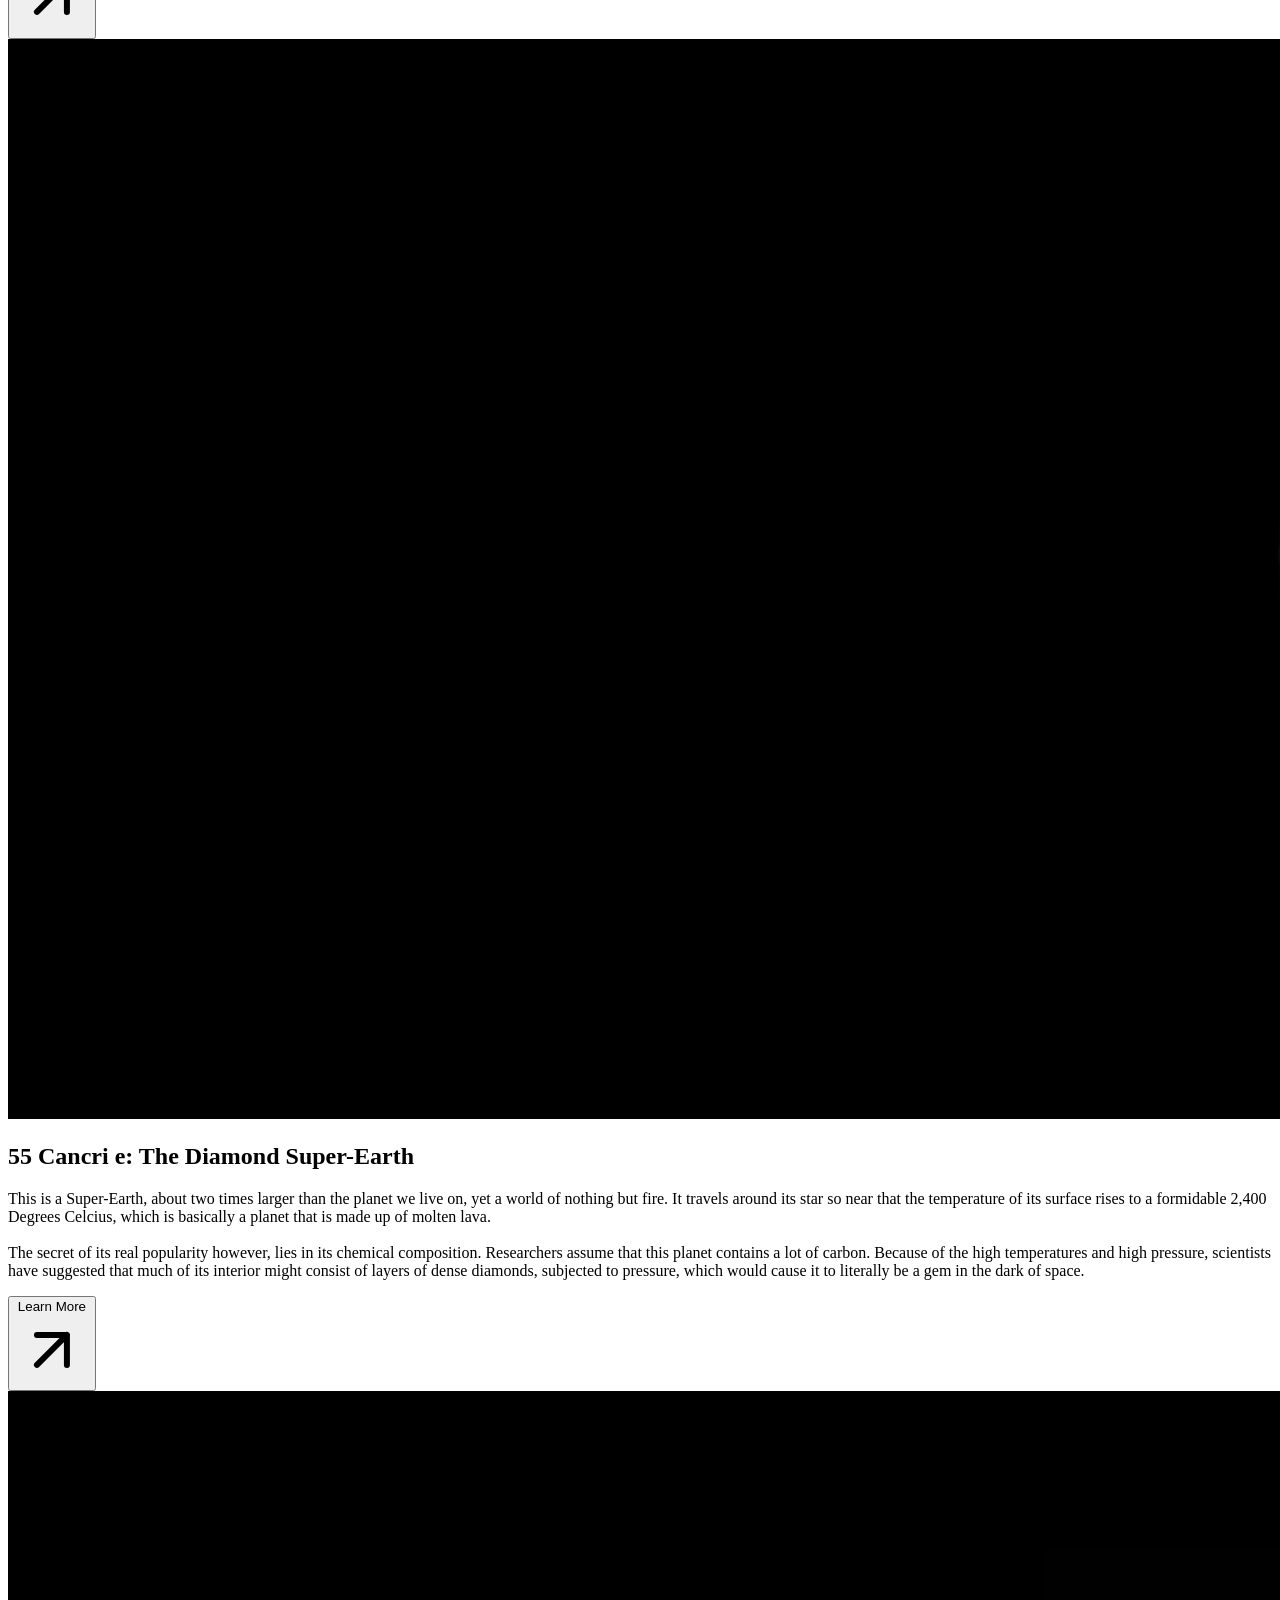
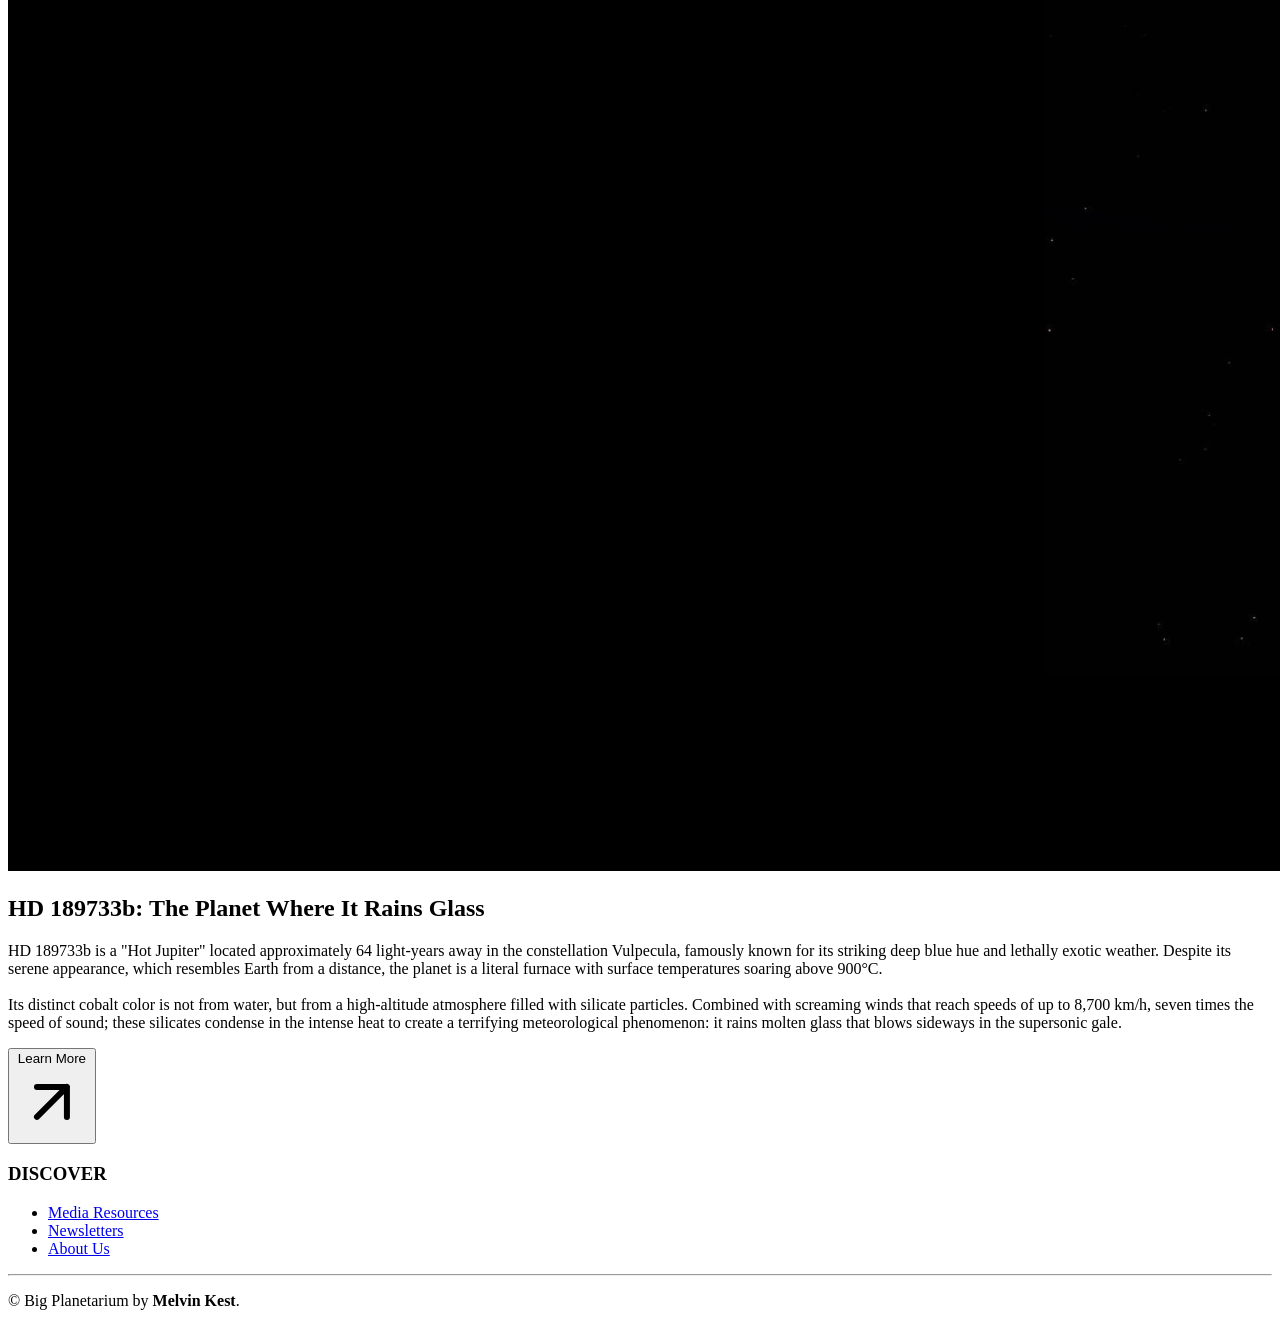
==== commit 0ad28410: "Convert absolute asset/route paths to relative Replace root-absolute URLs (leading '/') with appropr" ====
--- a/pages/milky-way-planets.html
+++ b/pages/milky-way-planets.html
@@ -5,15 +5,15 @@
     <meta charset="UTF-8">
     <meta name="viewport" content="width=device-width, initial-scale=1.0">
     <title>Milky Way: Planets</title>
-    <link href="/css/styles.css" rel="stylesheet">
-    <link href="/css/switzer.css" rel="stylesheet">
+    <link href="css/styles.css" rel="stylesheet">
+    <link href="css/switzer.css" rel="stylesheet">
 </head>
 
 <body>
 
     <header class="navbar">
         <div class="logo">
-            <img src="/images/big-planetarium.png" alt="Milky Way Logo">
+            <img src="../images/big-planetarium.png" alt="Milky Way Logo">
         </div>
         <nav>
             <button id="exploreButton" class="explore-trigger"> Explore
@@ -31,7 +31,7 @@
             <div class="grid-container">
 
                 <div class="main-explore">
-                    <a href="/index.html" style="text-decoration: none;">
+                    <a href="index.html" style="text-decoration: none;">
                         <div class="explore-item">
                             <div>
                                 <h4>The Milky Way</h4>
@@ -55,7 +55,7 @@
                             </div>
                         </div>
                     </a>
-                    <a href="/pages/planet-earth.html" style="text-decoration: none;">
+                    <a href="../pages/planet-earth.html" style="text-decoration: none;">
                         <div class="explore-item">
                             <div>
                                 <h4>Earth</h4>
@@ -104,7 +104,7 @@
         </div>
     </section>
     <section class="p2section-one">
-        <img src="/images/earth.png" class="earth">
+        <img src="../images/earth.png" class="earth">
         <div class="p2section-one-content">
             <h1>Earth: The Living Laboratory</h1>
             <p>The Milky Way has only one known planet, the Earth, which is capable of sustaining life mainly because it
@@ -117,7 +117,7 @@
                 and oxygen, and honed over billions of years by the very biological processes which exist in it.
             </p>
         </div>
-        <a href="/pages/planet-earth.html" class="learn-more-link">
+        <a href="../pages/planet-earth.html" class="learn-more-link">
             <button class="learn-more-p2">
                 <span>Learn More</span>
                 <svg class="external-icon" viewBox="0 0 24 24" fill="none" xmlns="http://www.w3.org/2000/svg">
@@ -128,7 +128,7 @@
         </a>
     </section>
     <section class="p2section-two">
-        <img src="/images/jupiter.png" class="jupiter">
+        <img src="../images/jupiter.png" class="jupiter">
         <div class="p2section-two-content">
             <h1>Jupiter: The Galactic Vacuum Cleaner</h1>
             <p>Jupiter is a huge hydrogen and helium ball, which is big to an extent that 1,300 Earths would be
@@ -152,7 +152,7 @@
         </a>
     </section>
     <section class="p2section-three">
-        <img src="/images/saturn.png" class="saturn">
+        <img src="../images/saturn.png" class="saturn">
         <div class="p2section-three-content">
             <h1>Saturn: The Lord of the Rings</h1>
             <p>While all gas giants have rings, Saturn’s are by far the most spectacular, spanning 282,000 kilometers in
@@ -174,7 +174,7 @@
         </a>
     </section>
     <section class="p2section-four">
-        <img src="/images/proxima.png" class="proxima">
+        <img src="../images/proxima.png" class="proxima">
         <div class="p2section-four-content">
             <h1>Proxima Centauri b: Our Closest Galactic Neighbor</h1>
             <p>Located just 4.2 light-years away, Proxima Centauri b is the nearest known planet outside our solar
@@ -197,7 +197,7 @@
         </a>
     </section>
     <section class="p2section-five">
-        <img src="/images/cancrie.png" class="cancri">
+        <img src="../images/cancrie.png" class="cancri">
         <div class="p2section-five-content">
             <h1>55 Cancri e: The Diamond Super-Earth</h1>
             <p>This is a Super-Earth, about two times larger than the planet we live on, yet a world of nothing but
@@ -221,7 +221,7 @@
         </a>
     </section>
     <section class="p2section-six">
-        <img src="/images/HD 189733b.png" class="hd189733b">
+        <img src="../images/HD 189733b.png" class="hd189733b">
         <div class="p2section-six-content">
             <h1>HD 189733b: The Planet Where It Rains Glass</h1>
             <p>HD 189733b is a "Hot Jupiter" located approximately 64 light-years away in the constellation Vulpecula,
@@ -264,6 +264,6 @@
         <p>© Big Planetarium by <strong> Melvin Kest</strong>.</p>
     </div>
 </footer>
-<script src="/script.js"></script>
+<script src="../script.js"></script>
 
 </html>
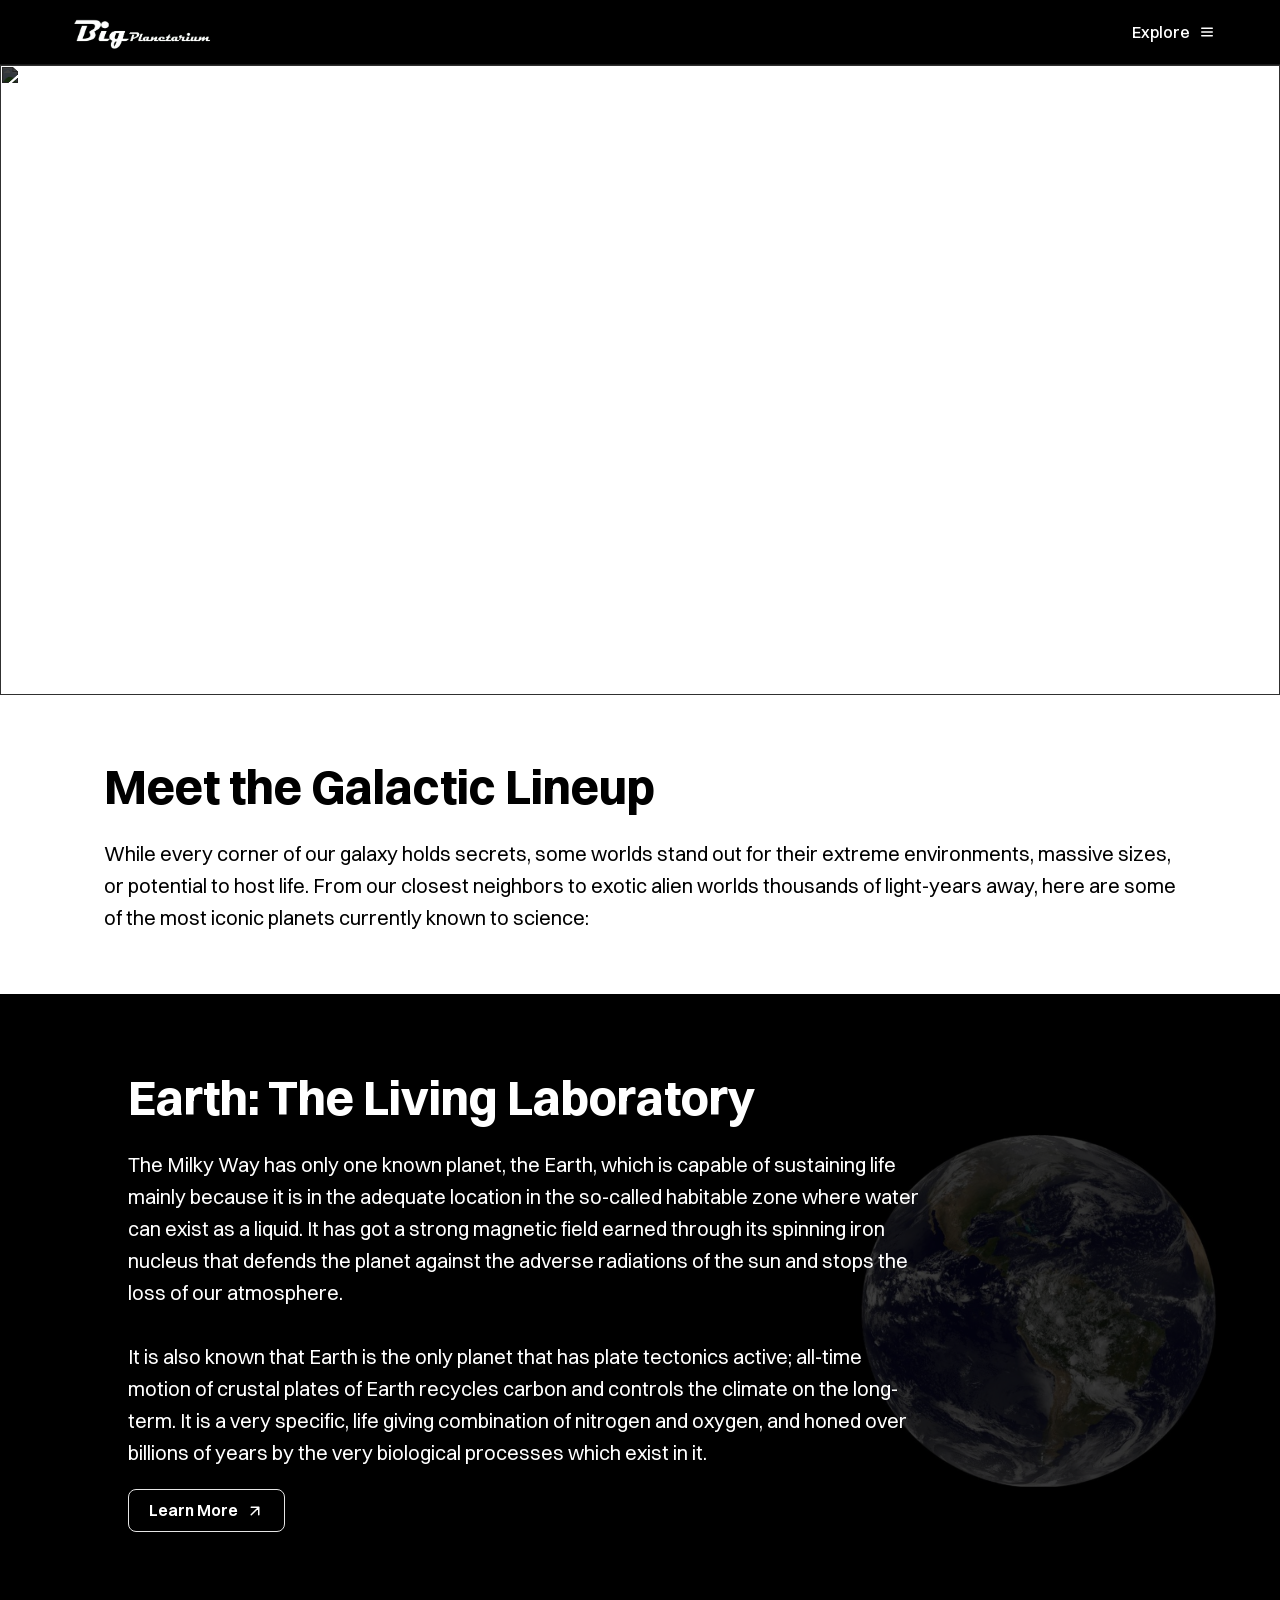
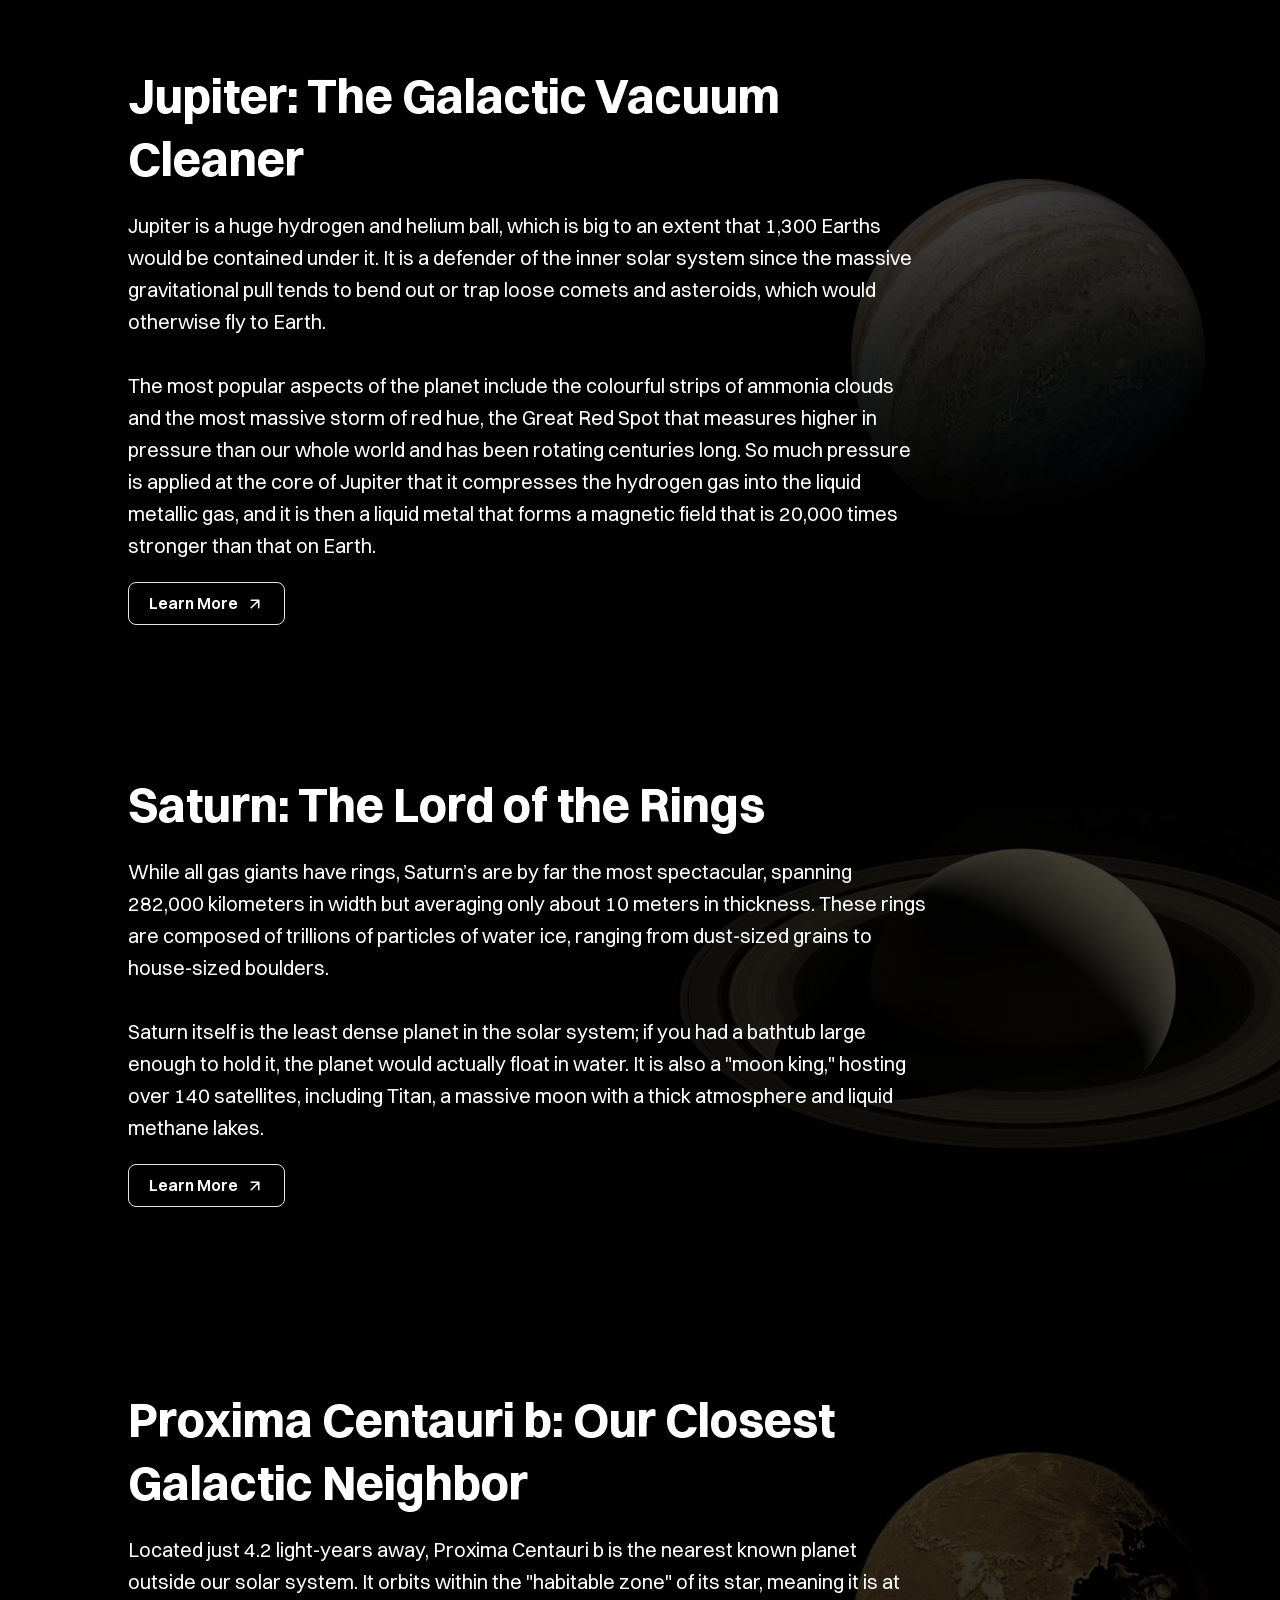
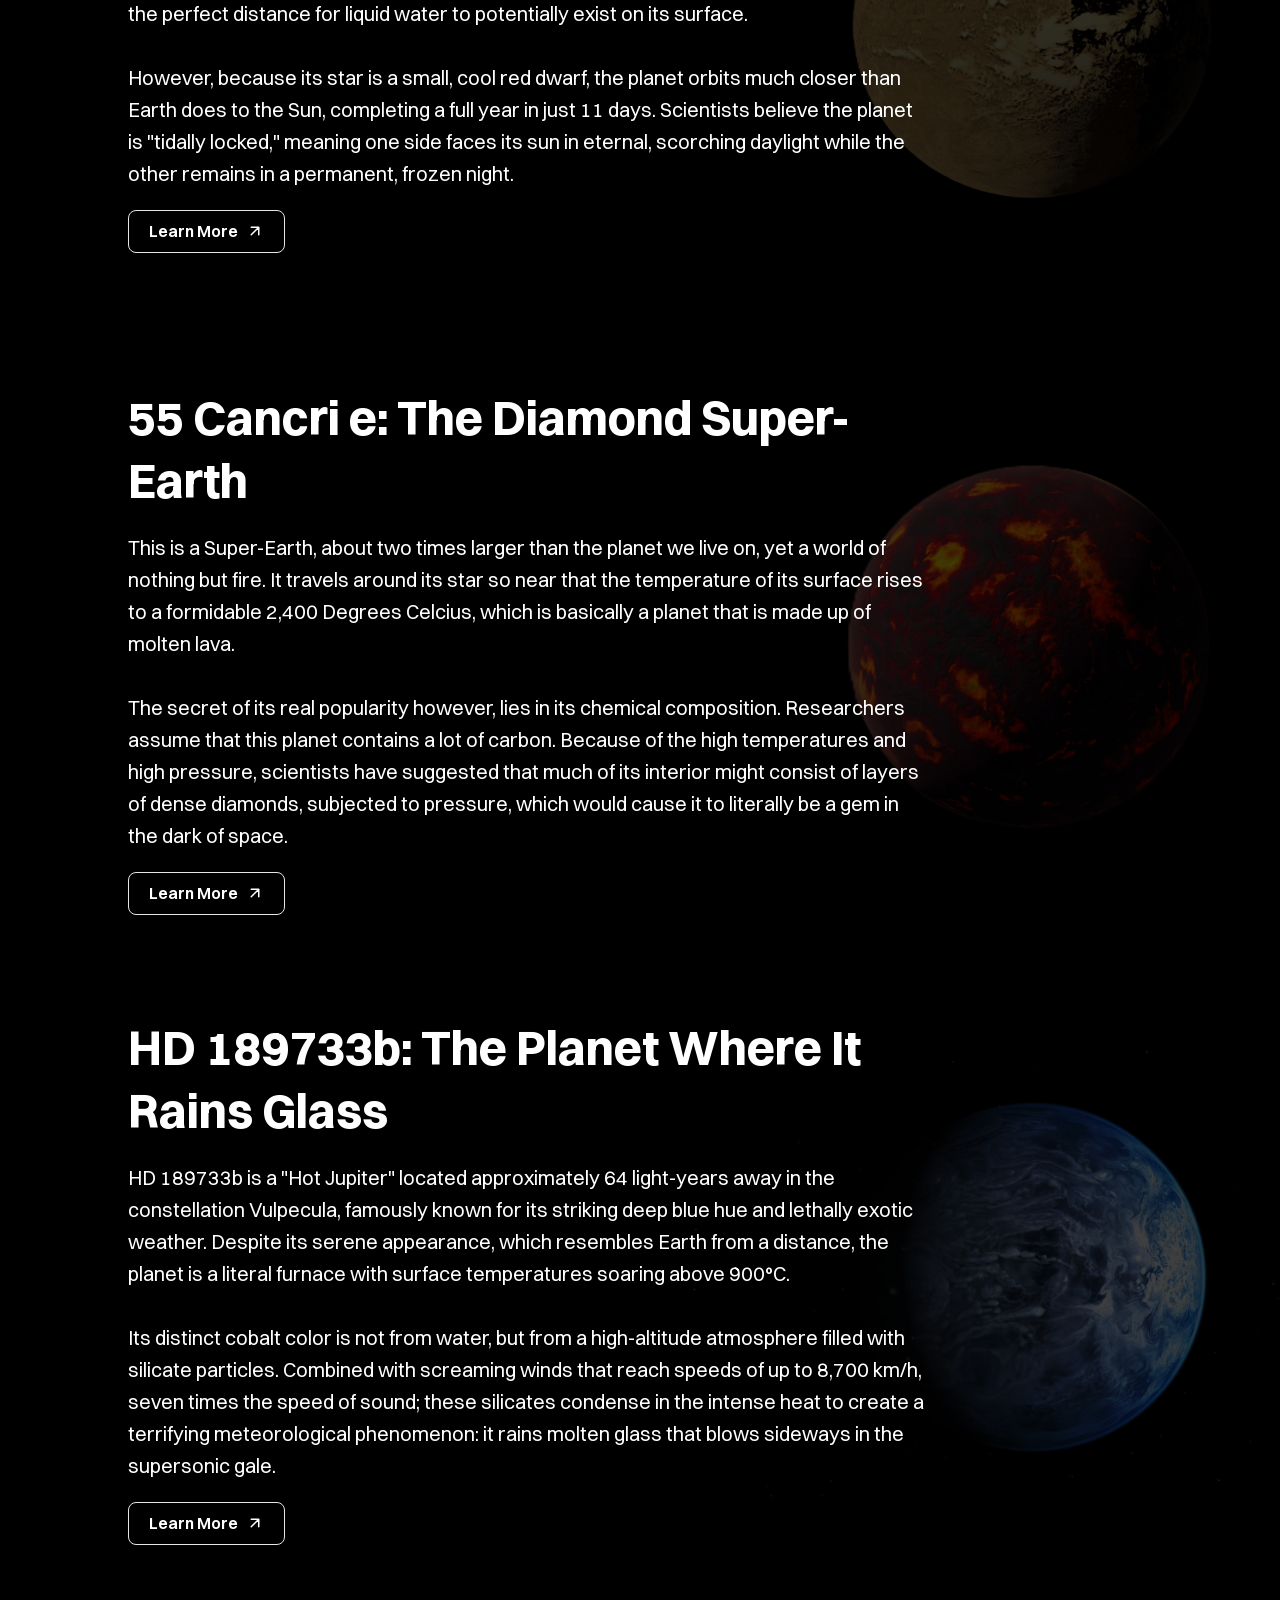
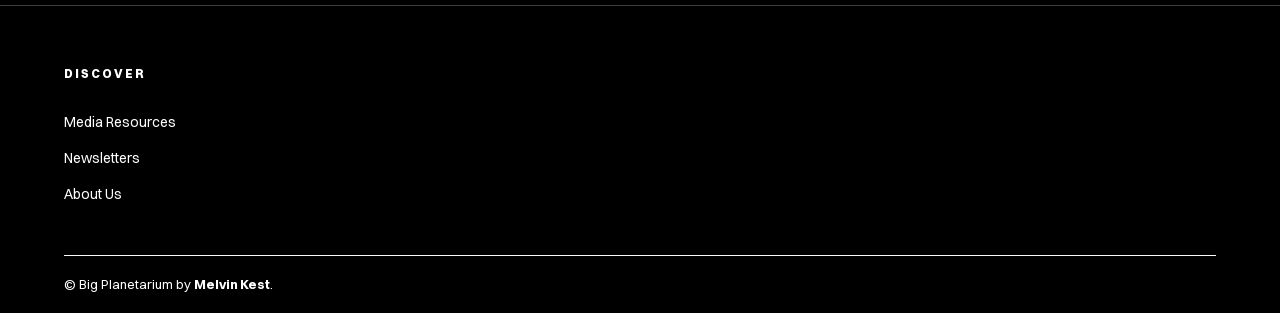
==== commit 55e1dccf: "Fix relative links in milky-way-planets.html Update stylesheet hrefs and the index link to use paren" ====
--- a/pages/milky-way-planets.html
+++ b/pages/milky-way-planets.html
@@ -5,8 +5,8 @@
     <meta charset="UTF-8">
     <meta name="viewport" content="width=device-width, initial-scale=1.0">
     <title>Milky Way: Planets</title>
-    <link href="css/styles.css" rel="stylesheet">
-    <link href="css/switzer.css" rel="stylesheet">
+    <link href="../css/styles.css" rel="stylesheet">
+    <link href="../css/switzer.css" rel="stylesheet">
 </head>
 
 <body>
@@ -31,7 +31,7 @@
             <div class="grid-container">
 
                 <div class="main-explore">
-                    <a href="index.html" style="text-decoration: none;">
+                    <a href="../index.html" style="text-decoration: none;">
                         <div class="explore-item">
                             <div>
                                 <h4>The Milky Way</h4>
--- a/css/styles.css
+++ b/css/styles.css
@@ -0,0 +1,519 @@
+* {
+    font-family: 'Switzer-Variable', sans-serif;
+    margin: 0;
+    padding: 0;
+    box-sizing: border-box;
+}
+
+body {
+    overflow-x: hidden;
+}
+
+.navbar {
+    display: flex;
+    justify-content: space-between;
+    background: black;
+    position: fixed;
+    padding: 0 5%;
+    z-index: 1001;
+    height: 65px;
+    align-items: center;
+    top: 0;
+    left: 0;
+    width: 100%;
+    border-bottom: 1px solid rgba(255, 255, 255, 0.1);
+}
+
+.logo img {
+    display: flex;
+    align-items: center;
+    gap: 10px;
+    width: auto;
+    height: 36px;
+}
+
+nav a,
+nav button {
+    margin-left: 20px;
+    text-decoration: none;
+    color: #ffffff;
+    font-weight: 500;
+    background: none;
+    border: none;
+    cursor: pointer;
+    font-size: 16px;
+}
+
+.explore-overlay {
+    position: fixed;
+    top: 65px;
+    left: 0;
+    width: 100%;
+    max-height: 0;
+    background: rgb(0, 0, 0);
+    overflow: hidden;
+    transition: max-height 0.3s ease-in-out;
+    z-index: 1000;
+    box-shadow: 0 10px 30px rgba(0, 0, 0, 0.1);
+}
+
+.explore-overlay.active {
+    max-height: 400px;
+    padding-bottom: 20px;
+    overflow-y: auto;
+}
+
+.overlay-content {
+    max-width: 1200px;
+    margin: 40px auto;
+    padding: 0 5%;
+}
+
+.grid-container {
+    display: grid;
+    grid-template-columns: 2fr 1fr;
+    gap: 40px;
+}
+
+.main-explore {
+    display: grid;
+    grid-template-columns: 1fr 1fr;
+    gap: 30px;
+}
+
+.explore-item {
+    display: flex;
+    align-items: flex-start;
+    gap: 15px;
+    padding: 10px;
+}
+
+.explore-item:hover {
+    background: #2c2c2c;
+    border-radius: 10px;
+    transition: all 0.2s ease-in-out;
+    cursor: pointer;
+}
+
+.explore-item h4 {
+    margin: 0;
+    font-size: 18px;
+    color: white;
+}
+
+.explore-item p {
+    margin: 5px 0 0;
+    color: #bababa;
+    font-size: 14px;
+}
+
+.sidebar-lists {
+    display: flex;
+    gap: 40px;
+}
+
+.list-column h5 {
+    font-size: 12px;
+    color: #ffffff;
+    letter-spacing: 1px;
+    margin-bottom: 15px;
+}
+
+.list-column ul {
+    list-style: none;
+    padding: 0;
+    color: white;
+}
+
+.list-column li {
+    margin-bottom: 10px;
+    font-size: 14px;
+    font-weight: 500;
+    cursor: pointer;
+}
+
+.list-column li:hover {
+    color: #5fad41;
+}
+
+.external-icon {
+    width: 18px;
+    height: 18px;
+    flex-shrink: 0;
+    display: block;
+    transition: transform 0.2s ease;
+}
+
+.explore-trigger {
+    display: inline-flex;
+    align-items: center;
+    gap: 8px;
+    white-space: nowrap;
+    transition: all 0.2s ease, background 0.3s ease;
+}
+
+.explore-trigger.active {
+    color: white;
+    background: rgba(255, 255, 255, 0.1);
+    border-radius: 4px;
+    padding: 5px 10px;
+    margin-left: 10px;
+}
+
+.planetarium-footer {
+    padding: 60px 5% 20px;
+    background-color: #000000;
+    color: #ffffff;
+    border-top: 1px solid rgb(61, 61, 61);
+}
+
+.footer-container {
+    display: grid;
+    max-width: 1200px;
+    margin: 0 auto;
+    grid-template-columns: repeat(auto-fit, minmax(150px, 1fr));
+    gap: 30px;
+}
+
+.footer-column h3 {
+    font-size: 12px;
+    letter-spacing: 2px;
+    color: #ffffff;
+    margin-bottom: 25px;
+    font-weight: 800;
+}
+
+.footer-column ul {
+    list-style: none;
+    padding: 0;
+}
+
+.footer-column ul li {
+    margin-bottom: 5px;
+}
+
+.footer-column ul li a {
+    text-decoration: none;
+    color: #ffffff;
+    font-size: 14px;
+    padding: 6px 12px;
+    margin-left: -12px;
+    transition: background-color 0.2s ease, color 0.2s ease;
+    border-radius: 8px;
+    display: inline-block;
+}
+
+.footer-column ul li a:hover {
+    background-color: #3b3b3b;
+    color: #ffffff;
+}
+
+.footer-divider {
+    border: 0;
+    border-top: 1px solid #fafafa;
+    margin: 40px 0 20px;
+}
+
+.footer-bottom {
+    display: flex;
+    justify-content: space-between;
+    align-items: center;
+    max-width: 1200px;
+    margin: 0 auto;
+    font-size: 13px;
+}
+
+.watch-button,
+.learn-more-button,
+.learn-more-p2 {
+    display: inline-flex;
+    align-items: center;
+    gap: 8px;
+    padding: 10px 20px;
+    font-size: 16px;
+    font-weight: 600;
+    color: #ffffff;
+    background-color: #000000;
+    border: 1px solid #e6e6e6;
+    border-radius: 8px;
+    cursor: pointer;
+    transition: all 0.2s cubic-bezier(0.4, 0, 0.2, 1);
+    position: relative; 
+    margin-top: 20px;
+    margin-bottom: 20px;
+    z-index: 10;
+}
+
+.watch-button:hover,
+.learn-more-button:hover,
+.learn-more-p2:hover {
+    background-color: #fafafa;
+    border-color: #333333;
+    color: #000000;
+}
+.hero-section > a,
+.learn-more-link {
+    position: relative;
+    z-index: 10;
+    display: inline-block;
+}
+
+.hero-section {
+    position: relative;
+    color: rgb(255, 255, 255);
+    margin-top: 65px;
+    overflow: hidden;
+    display: flex;
+    flex-direction: column;
+    align-items: flex-start;
+    justify-content: center;
+    padding-left: 10%; 
+    padding-right: 5%;
+    height: 92vh;
+    min-height: 500px;
+}
+
+.hero-video {
+    position: absolute;
+    top: 0;
+    left: 0;
+    width: 100%;
+    height: 100%;
+    filter: brightness(50%);
+    object-fit: cover;
+    z-index: 1;
+}
+
+.hero-text {
+    position: relative;
+    z-index: 2;
+    width: 100%;
+    max-width: 800px;
+    text-align: left;
+}
+
+.hero-text h1 {
+    font-size: clamp(32px, 6vw, 48px);
+    margin-bottom: 20px;
+    text-align: left;
+}
+
+.hero-text p {
+    font-size: clamp(16px, 3vw, 20px);
+    line-height: 1.5;
+    text-align: left;
+}
+
+.section-one-content {
+    width: 100%;
+    max-width: 1200px;
+    margin: 0 auto;
+    padding: 40px 5%;
+}
+
+.overview,
+.overview-two,
+.overview-three,
+.overview-four {
+    font-size: clamp(28px, 5vw, 36px);
+    margin-bottom: 20px;
+}
+
+.section-one-text,
+.section-two-text {
+    width: 100%;
+    color: #000000;
+    font-size: clamp(16px, 2.5vw, 20px);
+    line-height: 1.6;
+    margin-bottom: 20px;
+}
+
+.sagittarius,
+.section-two-video,
+.section-two-img {
+    width: 100%;
+    height: 60vh;
+    min-height: 350px;
+    object-fit: cover;
+    display: block;
+    margin-top: 20px;
+    margin-bottom: 20px;
+    border-radius: 8px;
+}
+
+.section-two {
+    width: 100%;
+    background-color: #ffffff;
+}
+
+.section-two-content {
+    width: 100%;
+    max-width: 1200px;
+    margin: 0 auto;
+    padding: 40px 5%;
+    position: relative;
+    display: flex;
+    flex-direction: column;
+    align-items: flex-start;
+}
+
+.p2hero-section {
+    position: relative;
+    color: rgb(255, 255, 255);
+    margin-top: 65px;
+    overflow: hidden;
+    height: 70vh;
+    min-height: 500px;
+    display: flex;
+    flex-direction: column;
+    align-items: flex-start;
+    justify-content: center;
+    padding-left: 10%;
+    padding-right: 5%;
+}
+
+.hero-image {
+    position: absolute;
+    top: 0;
+    left: 0;
+    width: 100%;
+    height: 100%;
+    filter: brightness(25%);
+    object-fit: cover;
+    z-index: 1;
+}
+
+.p2hero-text {
+    position: relative;
+    z-index: 2;
+    width: 100%;
+    max-width: 900px;
+    text-align: left;
+}
+
+.p2hero-text h1 {
+    font-size: clamp(28px, 6vw, 48px);
+    margin-bottom: 20px;
+    text-align: left;
+}
+
+.p2hero-text p {
+    font-size: clamp(16px, 3vw, 20px);
+    line-height: 1.6;
+    text-align: left;
+}
+
+.mini-section {
+    width: 100%;
+    max-width: 1200px;
+    margin: 0 auto;
+    padding: 60px 5%;
+    text-align: left;
+    color: #000000;
+}
+
+.mini-section h1 {
+    font-size: clamp(28px, 5vw, 48px);
+    margin-bottom: 20px;
+}
+
+.mini-section p {
+    font-size: clamp(16px, 2.5vw, 20px);
+    line-height: 1.6;
+}
+
+.p2section-one,
+.p2section-two,
+.p2section-three,
+.p2section-four,
+.p2section-five,
+.p2section-six {
+    position: relative;
+    min-height: 70vh;
+    width: 100%;
+    overflow: hidden;
+    background-color: #000;
+    padding: 40px 10%;
+    display: flex;
+    flex-direction: column;
+    align-items: flex-start;
+    justify-content: center;
+}
+
+.p2section-one-content,
+.p2section-two-content,
+.p2section-three-content,
+.p2section-four-content,
+.p2section-five-content,
+.p2section-six-content {
+    position: relative;
+    z-index: 2;
+    width: 100%;
+    max-width: 800px;
+    margin: 0;
+}
+
+.p2section-one-content h1,
+.p2section-two-content h1,
+.p2section-three-content h1,
+.p2section-four-content h1,
+.p2section-five-content h1,
+.p2section-six-content h1 {
+    color: #ffffff;
+    font-size: clamp(28px, 5vw, 48px);
+    margin-bottom: 20px;
+    text-align: left;
+}
+
+.p2section-one-content p,
+.p2section-two-content p,
+.p2section-three-content p,
+.p2section-four-content p,
+.p2section-five-content p,
+.p2section-six-content p {
+    color: #ffffff;
+    font-size: clamp(16px, 2.5vw, 20px);
+    line-height: 1.6;
+    text-align: left;
+}
+
+.earth,
+.jupiter,
+.saturn,
+.proxima,
+.cancri,
+.hd189733b {
+    position: absolute;
+    top: 0;
+    left: 0;
+    width: 100%;
+    height: 100%;
+    object-fit: cover;
+    filter: brightness(25%);
+    z-index: 1;
+}
+
+/* Media Queries */
+@media (max-width: 768px) {
+    .grid-container {
+        grid-template-columns: 1fr;
+        gap: 20px;
+    }
+    
+    .main-explore {
+        grid-template-columns: 1fr;
+    }
+
+    .footer-bottom {
+        flex-direction: column;
+        text-align: center;
+        gap: 10px;
+    }
+    
+    .hero-section, .p2hero-section,
+    .p2section-one, .p2section-two, .p2section-three,
+    .p2section-four, .p2section-five, .p2section-six {
+        padding-left: 5%;
+        padding-right: 5%;
+    }
+}
--- a/css/switzer.css
+++ b/css/switzer.css
@@ -0,0 +1,274 @@
+/**
+ * @license
+ *
+ * Font Family: Switzer
+ * Designed by: Jérémie Hornus
+ * URL: https://www.fontshare.com/fonts/switzer
+ * © 2022 Indian Type Foundry
+ *
+ * Font Styles:
+ * Switzer Variable(Variable font)
+ * Switzer Variable Italic(Variable font)
+ * Switzer Thin
+ * Switzer Thin Italic
+ * Switzer Extralight
+ * Switzer Extralight Italic
+ * Switzer Light
+ * Switzer Light Italic
+ * Switzer Regular
+ * Switzer Italic
+ * Switzer Medium
+ * Switzer Medium Italic
+ * Switzer Semibold
+ * Switzer Semibold Italic
+ * Switzer Bold
+ * Switzer Bold Italic
+ * Switzer Extrabold         
+ * Switzer Extrabold Italic
+ * Switzer Black
+ * Switzer Black Italic
+ *
+*/
+
+
+/**
+* This is a variable font
+* You can controll variable axes as shown below:
+* font-variation-settings: 'wght' 400.0;
+*
+* available axes:
+
+* 'wght' (range from 100.0 to 900.0)
+
+*/
+
+@font-face {
+  font-family: 'Switzer-Variable';
+  src: url('Switzer-Variable.woff2') format('woff2'),
+       url('Switzer-Variable.woff') format('woff'),
+       url('Switzer-Variable.ttf') format('truetype');
+       font-weight: 100 900;
+       font-display: swap;
+       font-style: normal;
+}
+
+
+/**
+* This is a variable font
+* You can controll variable axes as shown below:
+* font-variation-settings: 'wght' 400.0;
+*
+* available axes:
+
+* 'wght' (range from 100.0 to 900.0)
+
+*/
+
+@font-face {
+  font-family: 'Switzer-VariableItalic';
+  src: url('Switzer-VariableItalic.woff2') format('woff2'),
+       url('Switzer-VariableItalic.woff') format('woff'),
+       url('Switzer-VariableItalic.ttf') format('truetype');
+       font-weight: 100 900;
+       font-display: swap;
+       font-style: italic;
+}
+
+
+@font-face {
+  font-family: 'Switzer-Thin';
+  src: url('Switzer-Thin.woff2') format('woff2'),
+       url('Switzer-Thin.woff') format('woff'),
+       url('Switzer-Thin.ttf') format('truetype');
+       font-weight: 100;
+       font-display: swap;
+       font-style: normal;
+}
+
+
+@font-face {
+  font-family: 'Switzer-ThinItalic';
+  src: url('Switzer-ThinItalic.woff2') format('woff2'),
+       url('Switzer-ThinItalic.woff') format('woff'),
+       url('Switzer-ThinItalic.ttf') format('truetype');
+       font-weight: 100;
+       font-display: swap;
+       font-style: italic;
+}
+
+
+@font-face {
+  font-family: 'Switzer-Extralight';
+  src: url('Switzer-Extralight.woff2') format('woff2'),
+       url('Switzer-Extralight.woff') format('woff'),
+       url('Switzer-Extralight.ttf') format('truetype');
+       font-weight: 200;
+       font-display: swap;
+       font-style: normal;
+}
+
+
+@font-face {
+  font-family: 'Switzer-ExtralightItalic';
+  src: url('Switzer-ExtralightItalic.woff2') format('woff2'),
+       url('Switzer-ExtralightItalic.woff') format('woff'),
+       url('Switzer-ExtralightItalic.ttf') format('truetype');
+       font-weight: 200;
+       font-display: swap;
+       font-style: italic;
+}
+
+
+@font-face {
+  font-family: 'Switzer-Light';
+  src: url('Switzer-Light.woff2') format('woff2'),
+       url('Switzer-Light.woff') format('woff'),
+       url('Switzer-Light.ttf') format('truetype');
+       font-weight: 300;
+       font-display: swap;
+       font-style: normal;
+}
+
+
+@font-face {
+  font-family: 'Switzer-LightItalic';
+  src: url('Switzer-LightItalic.woff2') format('woff2'),
+       url('Switzer-LightItalic.woff') format('woff'),
+       url('Switzer-LightItalic.ttf') format('truetype');
+       font-weight: 300;
+       font-display: swap;
+       font-style: italic;
+}
+
+
+@font-face {
+  font-family: 'Switzer-Regular';
+  src: url('Switzer-Regular.woff2') format('woff2'),
+       url('Switzer-Regular.woff') format('woff'),
+       url('Switzer-Regular.ttf') format('truetype');
+       font-weight: 400;
+       font-display: swap;
+       font-style: normal;
+}
+
+
+@font-face {
+  font-family: 'Switzer-Italic';
+  src: url('Switzer-Italic.woff2') format('woff2'),
+       url('Switzer-Italic.woff') format('woff'),
+       url('Switzer-Italic.ttf') format('truetype');
+       font-weight: 400;
+       font-display: swap;
+       font-style: italic;
+}
+
+
+@font-face {
+  font-family: 'Switzer-Medium';
+  src: url('Switzer-Medium.woff2') format('woff2'),
+       url('Switzer-Medium.woff') format('woff'),
+       url('Switzer-Medium.ttf') format('truetype');
+       font-weight: 500;
+       font-display: swap;
+       font-style: normal;
+}
+
+
+@font-face {
+  font-family: 'Switzer-MediumItalic';
+  src: url('Switzer-MediumItalic.woff2') format('woff2'),
+       url('Switzer-MediumItalic.woff') format('woff'),
+       url('Switzer-MediumItalic.ttf') format('truetype');
+       font-weight: 500;
+       font-display: swap;
+       font-style: italic;
+}
+
+
+@font-face {
+  font-family: 'Switzer-Semibold';
+  src: url('Switzer-Semibold.woff2') format('woff2'),
+       url('Switzer-Semibold.woff') format('woff'),
+       url('Switzer-Semibold.ttf') format('truetype');
+       font-weight: 600;
+       font-display: swap;
+       font-style: normal;
+}
+
+
+@font-face {
+  font-family: 'Switzer-SemiboldItalic';
+  src: url('Switzer-SemiboldItalic.woff2') format('woff2'),
+       url('Switzer-SemiboldItalic.woff') format('woff'),
+       url('Switzer-SemiboldItalic.ttf') format('truetype');
+       font-weight: 600;
+       font-display: swap;
+       font-style: italic;
+}
+
+
+@font-face {
+  font-family: 'Switzer-Bold';
+  src: url('Switzer-Bold.woff2') format('woff2'),
+       url('Switzer-Bold.woff') format('woff'),
+       url('Switzer-Bold.ttf') format('truetype');
+       font-weight: 700;
+       font-display: swap;
+       font-style: normal;
+}
+
+
+@font-face {
+  font-family: 'Switzer-BoldItalic';
+  src: url('Switzer-BoldItalic.woff2') format('woff2'),
+       url('Switzer-BoldItalic.woff') format('woff'),
+       url('Switzer-BoldItalic.ttf') format('truetype');
+       font-weight: 700;
+       font-display: swap;
+       font-style: italic;
+}
+
+
+@font-face {
+  font-family: 'Switzer-Extrabold';
+  src: url('Switzer-Extrabold.woff2') format('woff2'),
+       url('Switzer-Extrabold.woff') format('woff'),
+       url('Switzer-Extrabold.ttf') format('truetype');
+       font-weight: 800;
+       font-display: swap;
+       font-style: normal;
+}
+
+
+@font-face {
+  font-family: 'Switzer-ExtraboldItalic';
+  src: url('Switzer-ExtraboldItalic.woff2') format('woff2'),
+       url('Switzer-ExtraboldItalic.woff') format('woff'),
+       url('Switzer-ExtraboldItalic.ttf') format('truetype');
+       font-weight: 800;
+       font-display: swap;
+       font-style: italic;
+}
+
+
+@font-face {
+  font-family: 'Switzer-Black';
+  src: url('Switzer-Black.woff2') format('woff2'),
+       url('Switzer-Black.woff') format('woff'),
+       url('Switzer-Black.ttf') format('truetype');
+       font-weight: 900;
+       font-display: swap;
+       font-style: normal;
+}
+
+
+@font-face {
+  font-family: 'Switzer-BlackItalic';
+  src: url('Switzer-BlackItalic.woff2') format('woff2'),
+       url('Switzer-BlackItalic.woff') format('woff'),
+       url('Switzer-BlackItalic.ttf') format('truetype');
+       font-weight: 900;
+       font-display: swap;
+       font-style: italic;
+}
+
